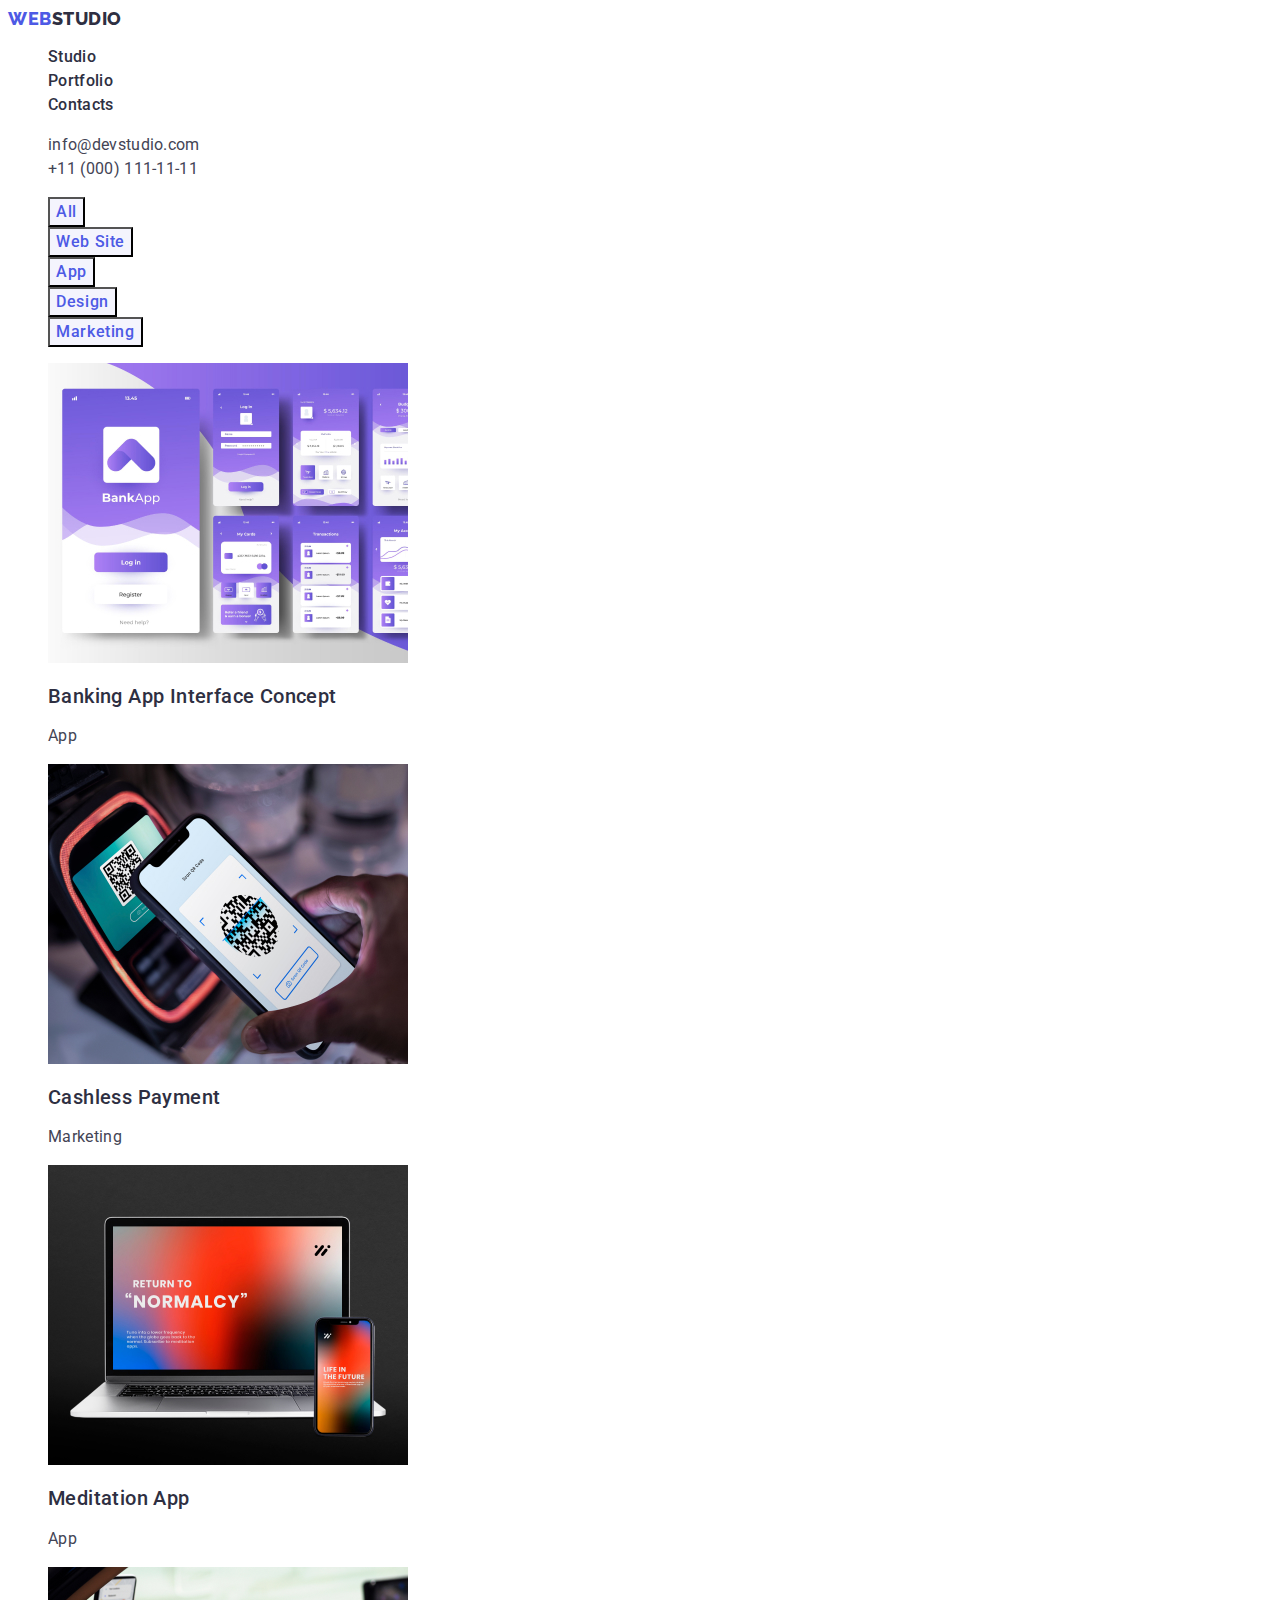
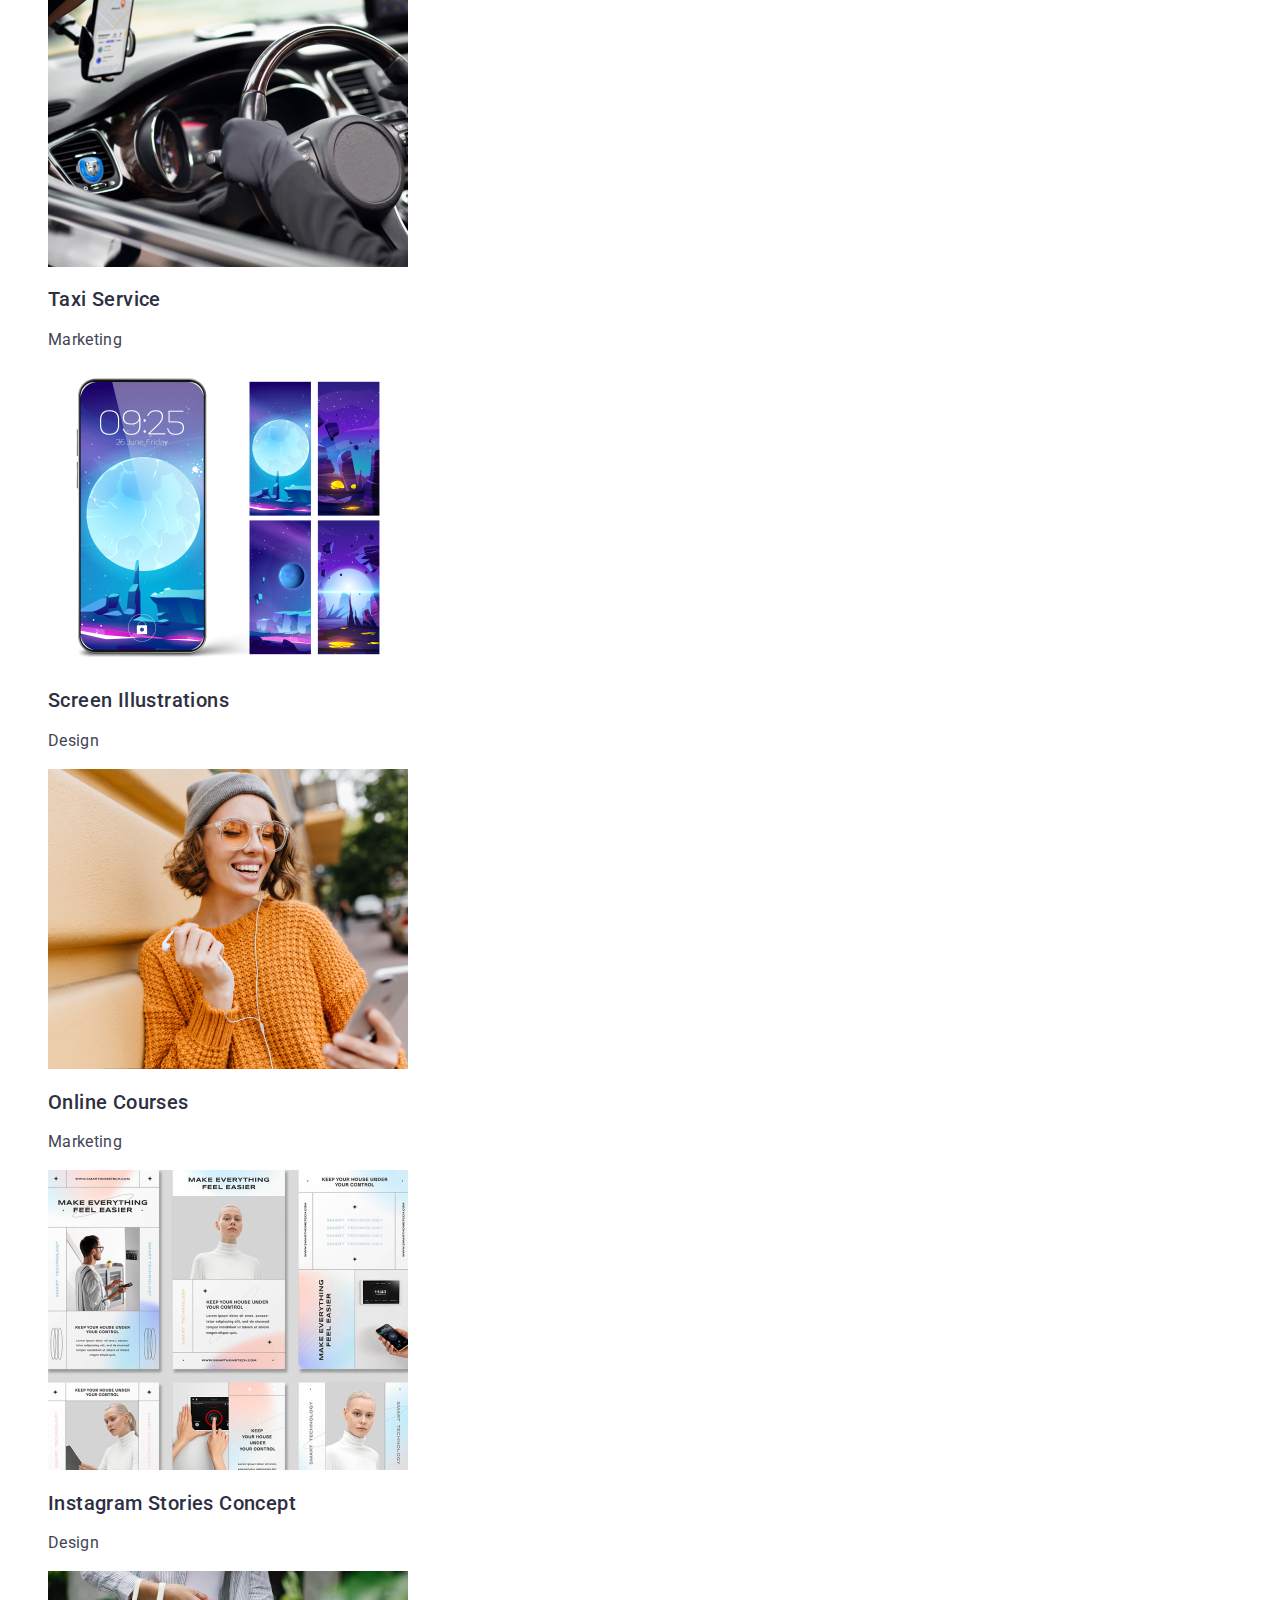
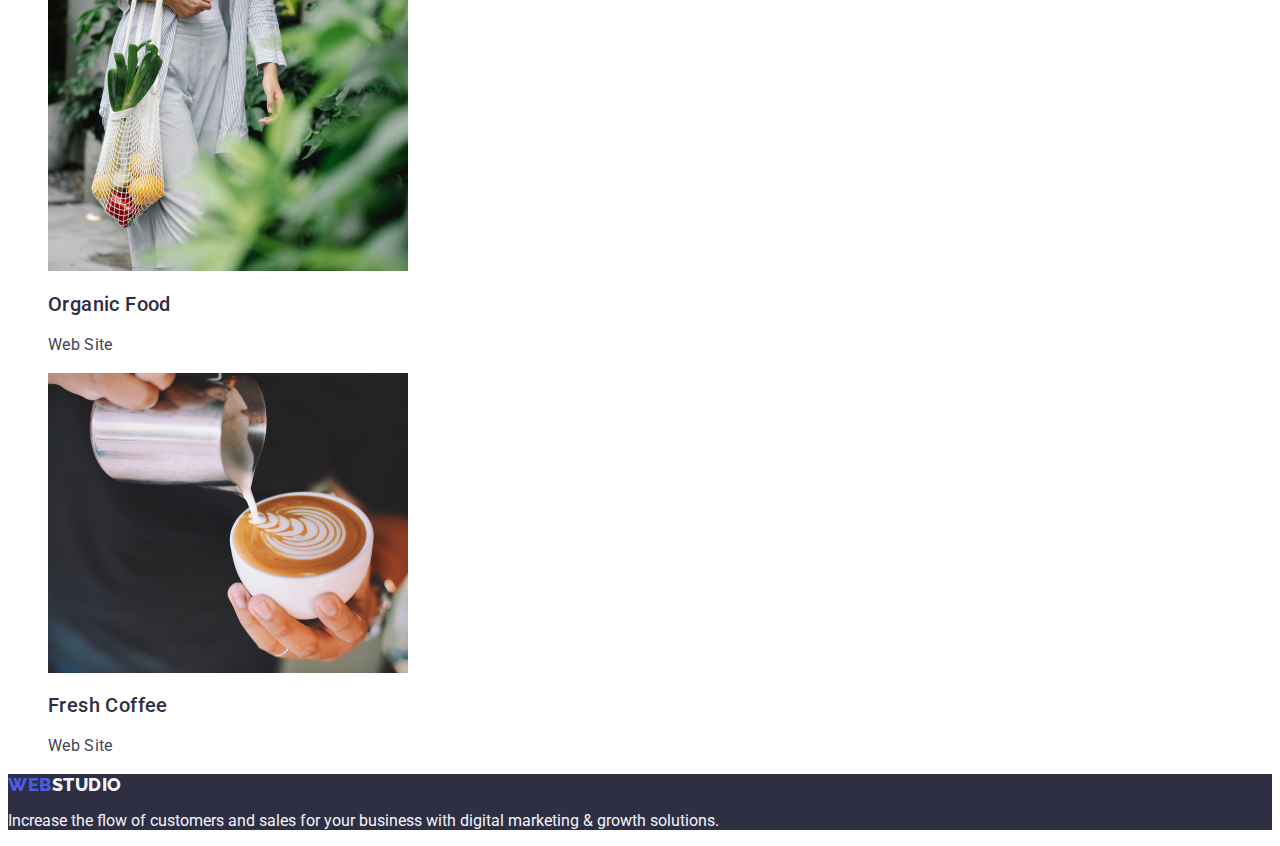
==== portfolio.html @ 46367051 "Initial commit" ====
<!DOCTYPE html>
<html lang="en">
  <head>
    <meta charset="UTF-8" />
    <meta http-equiv="X-UA-Compatible" content="IE=edge" />
    <meta name="viewport" content="width=device-width, initial-scale=1.0" />
    <title>Document</title>
    <link rel="preconnect" href="https://fonts.googleapis.com">
    <link rel="preconnect" href="https://fonts.gstatic.com" crossorigin>
    <link href="https://fonts.googleapis.com/css2?family=Raleway:wght@800&family=Roboto:wght@400;500;700;900&display=swap" rel="stylesheet">
    <link rel="stylesheet" href="./css/styles.css" />
  </head>
  <body class="page">
    <!-- Header -->
    <header class="header">
      <nav class="nav">
        <a href="./index.html" class="logo link"
          >Web<span class="studio">Studio</span></a>
        <ul class="site-nav list">
          <li><a href="./index.html" class="nav-link link">Studio</a></li>
          <li><a href="./portfolio.html" class="nav-link link">Portfolio</a></li>
          <li><a href="" class="nav-link link">Contacts</a></li>
        </ul>
      </nav>

      <address class="address">
        <ul class="auth-nav list">
          <li>
            <a href="mailto:info@devstudio.com" class="info link"
              >info@devstudio.com</a
            >
          </li>
          <li>
            <a href="tel:+110001111111" class="info link">+11 (000) 111-11-11</a>
          </li>
        </ul>
      </address>
    </header>
    <main>
      <!-- Navigation buttons -->
      <section>
        <h1 hidden>Our Projects</h1>
        <ul class="filter list">
          <li>
            <button type="button" class="filter-button">All</button>
          </li>
          <li>
            <button type="button" class="filter-button">Web Site</button>
          </li>
          <li>
            <button type="button" class="filter-button">App</button>
          </li>
          <li>
            <button type="button" class="filter-button">Design</button>
          </li>
          <li>
            <button type="button" class="filter-button">Marketing</button>
          </li>
        </ul>
          <ul class="portfolio list">
          <li class="portfolio-card list">
           <a href="" class="link"><img
              src="./images/portfolio/img-8.jpg"
              alt="Banking App"
              width="360"
            />
            <h2 class="portfolio-type">Banking App Interface Concept</h2>
            <p class="portfolio-platform">App</p></a>
          </li>
          <li class="portfolio-card list">
            <a href="" class="link"><img
              src="./images/portfolio/img-7.jpg"
              alt="Cashless Payment"
              width="360"
            />
            <h2 class="portfolio-type">Cashless Payment</h2>
            <p class="portfolio-platform">Marketing</p></a>
          </li>
          <li class="portfolio-card list">
            <a href="" class="link"><img
              src="./images/portfolio/img-6.jpg"
              alt="Meditation App"
              width="360"
            />
            <h2 class="portfolio-type">Meditation App</h2>
            <p class="portfolio-platform">App</p></a>
          </li>
          <li class="portfolio-card list">
            <a href="" class="link"><img
              src="./images/portfolio/img-5.jpg"
              alt="Taxi Service"
              width="360"
            />
            <h2 class="portfolio-type">Taxi Service</h2>
            <p class="portfolio-platform">Marketing</p></a>
          </li>
          <li class="portfolio-card list">
            <a href="" class="link"><img
              src="./images/portfolio/img-4.jpg"
              alt="Screen Illustrations"
              width="360"
            />
            <h2 class="portfolio-type">Screen Illustrations</h2>
            <p class="portfolio-platform">Design</p></a>
          </li>
          <li class="portfolio-card list">
            <a href="" class="link"><img
              src="./images/portfolio/img-3.jpg"
              alt="Online Courses"
              width="360"
            />
            <h2 class="portfolio-type">Online Courses</h2>
            <p class="portfolio-platform">Marketing</p></a>
          </li>
          <li class="portfolio-card list">
            <a href="" class="link"><img
              src="./images/portfolio/img-2.jpg"
              alt="Instagram Stories Concept"
              width="360"
            />
            <h2 class="portfolio-type">Instagram Stories Concept</h2>
            <p class="portfolio-platform">Design</p></a>
          </li>
          <li class="portfolio-card list">
            <a href="" class="link"><img
              src="./images/portfolio/img-1.jpg"
              alt="Organic Food"
              width="360"
            />
            <h2 class="portfolio-type">Organic Food</h2>
            <p class="portfolio-platform">Web Site</p></a>
          </li>
          <li class="portfolio-card list">
            <a href="" class="link"><img
              src="./images/portfolio/img.jpg"
              alt="Fresh Coffee"
              width="360"
            />
            <h2 class="portfolio-type">Fresh Coffee</h2>
            <p class="portfolio-platform">Web Site</p></a>
          </li>
        </ul>
      </section>
    </main>
    <!-- Footer -->
    <footer class="footer link">
      <a href="./index.html" class="footer-logo link"
        >Web<span class="footer-studio">Studio</span></a
      >
      <p class="footer-text">
        Increase the flow of customers and sales for your business with digital
        marketing & growth solutions.
      </p>
    </footer>
  </body>
</html>
---- css/styles.css ----
:root {
  --primary-brand: #4d5ae5;
  --pressed-state: #404bbf;
  --dark: #2e2f42;
  --success: #31d0aa;
  --text: #434455;
  --subtle-text: #8e8f99;
  --accent: #e7e9fc;
  --light: #f4f4fd;
  --modal-overlay: #2e2f42;
  --hero-background: #2e2f42;
  --white-background: #ffffff;
  --modal-background: #fcfcfc;
}
/* Body */

body {
  color: var(--text);
  background-color: var(--white-background);
  font-family: 'Roboto', sans-serif; 
  }

.section-list,
.list {
  list-style: none;
}
/* Header */

.logo.link {
   /* Studio */
 color: var(--primary-brand);
font-family: 'Raleway', sans-serif;
font-style: normal;
font-weight: 800;
font-size: 18px;
line-height: 1.17;
letter-spacing: 0.03em;
text-transform: uppercase;
text-decoration: none;
}
.logo.link {
  text-decoration: none;
}

.studio {
color: var(--dark);
font-family: 'Raleway', sans-serif;
font-style: normal;
font-weight: 800;
font-size: 18px;
line-height: 1.17;
}

/* Site nav */

.address {
  font-style: normal;
}

.nav-link {
color: var(--dark);
letter-spacing: 0.02em;
line-height: 1.5;
font-style: normal;
font-weight: 500;
font-size: 16px;
}

.site-nav, .nav-link:hover,
.site-nav, .nav-link:focus {
color: var(--pressed-state);

}

.auth-nav .info,
.auth-nav .tel {
color: var(--text);
font-style: normal;
font-weight: 400;
font-size: 16px;
line-height: 1.5;
letter-spacing: 0.02em;
}

.auth-nav .info:hover,
.auth-nav .info:focus {
  color: var(--pressed-state);
  line-height: 1.5;
}

/* Hero */
.hero {
  background-color: var(--hero-background);
}

.hero-title {
  color: var(--white-background);
 font-style: normal;
font-weight: 700;
font-size: 56px;
line-height: 1.07;
letter-spacing: 0.02em;
text-align: center;
}
.hero-button {
  background-color: var(--primary-brand);
  color: var(--white-background);
  cursor: pointer;
  font-family: 'Roboto', sans-serif;
font-style: normal;
font-weight: 500;
font-size: 16px;
line-height: 1.5;
letter-spacing: 0.04em;
}
.hero-button:hover,
.hero-button:focus {
  background-color: var(--pressed-state);
}

/* Sections */
.section {
  color: var(--dark);

}

.section-one {
  font-style: normal;
  font-weight: 700;
  font-size: 36px;
  line-height: 1.12;
  text-align: center;
  letter-spacing: 0.02em;
  text-transform: capitalize;
  color: var(--dark);}


.section-title {
font-style: normal;
font-weight: 700;
font-size: 36px;
line-height: 1.11;
text-align: center;
letter-spacing: 0.02em;
text-transform: capitalize;
color: var(--dark);
}

.statement {
  color: var(--dark); 
font-style: normal;
font-weight: 500;
font-size: 20px;
line-height: 1.2;
letter-spacing: 0.02em;
}
.statement-description {
font-style: normal;
font-weight: 400;
font-size: 16px;
line-height: 1.5;
letter-spacing: 0.02em;
color: var(--text);
background-color: var(--white-background);
}

/* Our team section */
.our-team {
  background-color: var(--light);
}

.staff-name {
font-style: normal;
font-weight: 500;
font-size: 20px;
line-height: 1.2;
text-align: center;
letter-spacing: 0.02em;
background-color: var(--white-background);
color: var(--dark);
}
.staff-role, .team {
  color: var(--text);
  background-color: var(--white-background);
  line-height: 1.5;
letter-spacing: 0.02em;
}

/* Portfolio Page */

/* Navigation filter buttons */

.filter-button {
  font-family: 'Roboto', sans-serif;
  font-style: normal;
  font-weight: 500;
  font-size: 16px;
  line-height: 1.5;
  letter-spacing: 0.04em;
  
  color: var(--primary-brand);
  background-color: var(--light);
  cursor: pointer;
}
.filter-button:hover,
.filter-button:focus {
  background-color: var(--pressed-state);
  color: var(--white-background);
}

/* Portfolio Main */

.portfolio-card, .list {
text-decoration: none;
}

.portfolio-type {
font-style: normal;
font-weight: 500;
font-size: 20px;
line-height: 1.2;
letter-spacing: 0.02em;
color: var(--dark);
}

.portfolio-platform {
  font-size: 16px;
  line-height: 1.5;
  letter-spacing: 0.02em;
color: var(--text);
}
/* Footer */

.footer, .footer-text,
.footer-studio {
  background-color: var(--dark);
  color: var(--light);
  
}
.footer-logo.link {
  /* Studio */
color: var(--primary-brand);
  font-family: 'Raleway', sans-serif;
  font-style: normal;
  font-weight: 800;
  font-size: 18px;
  line-height: 1.17;
  letter-spacing: 0.03em;
  text-transform: uppercase;
text-decoration: none;
}

.link {
  text-decoration: none;
}
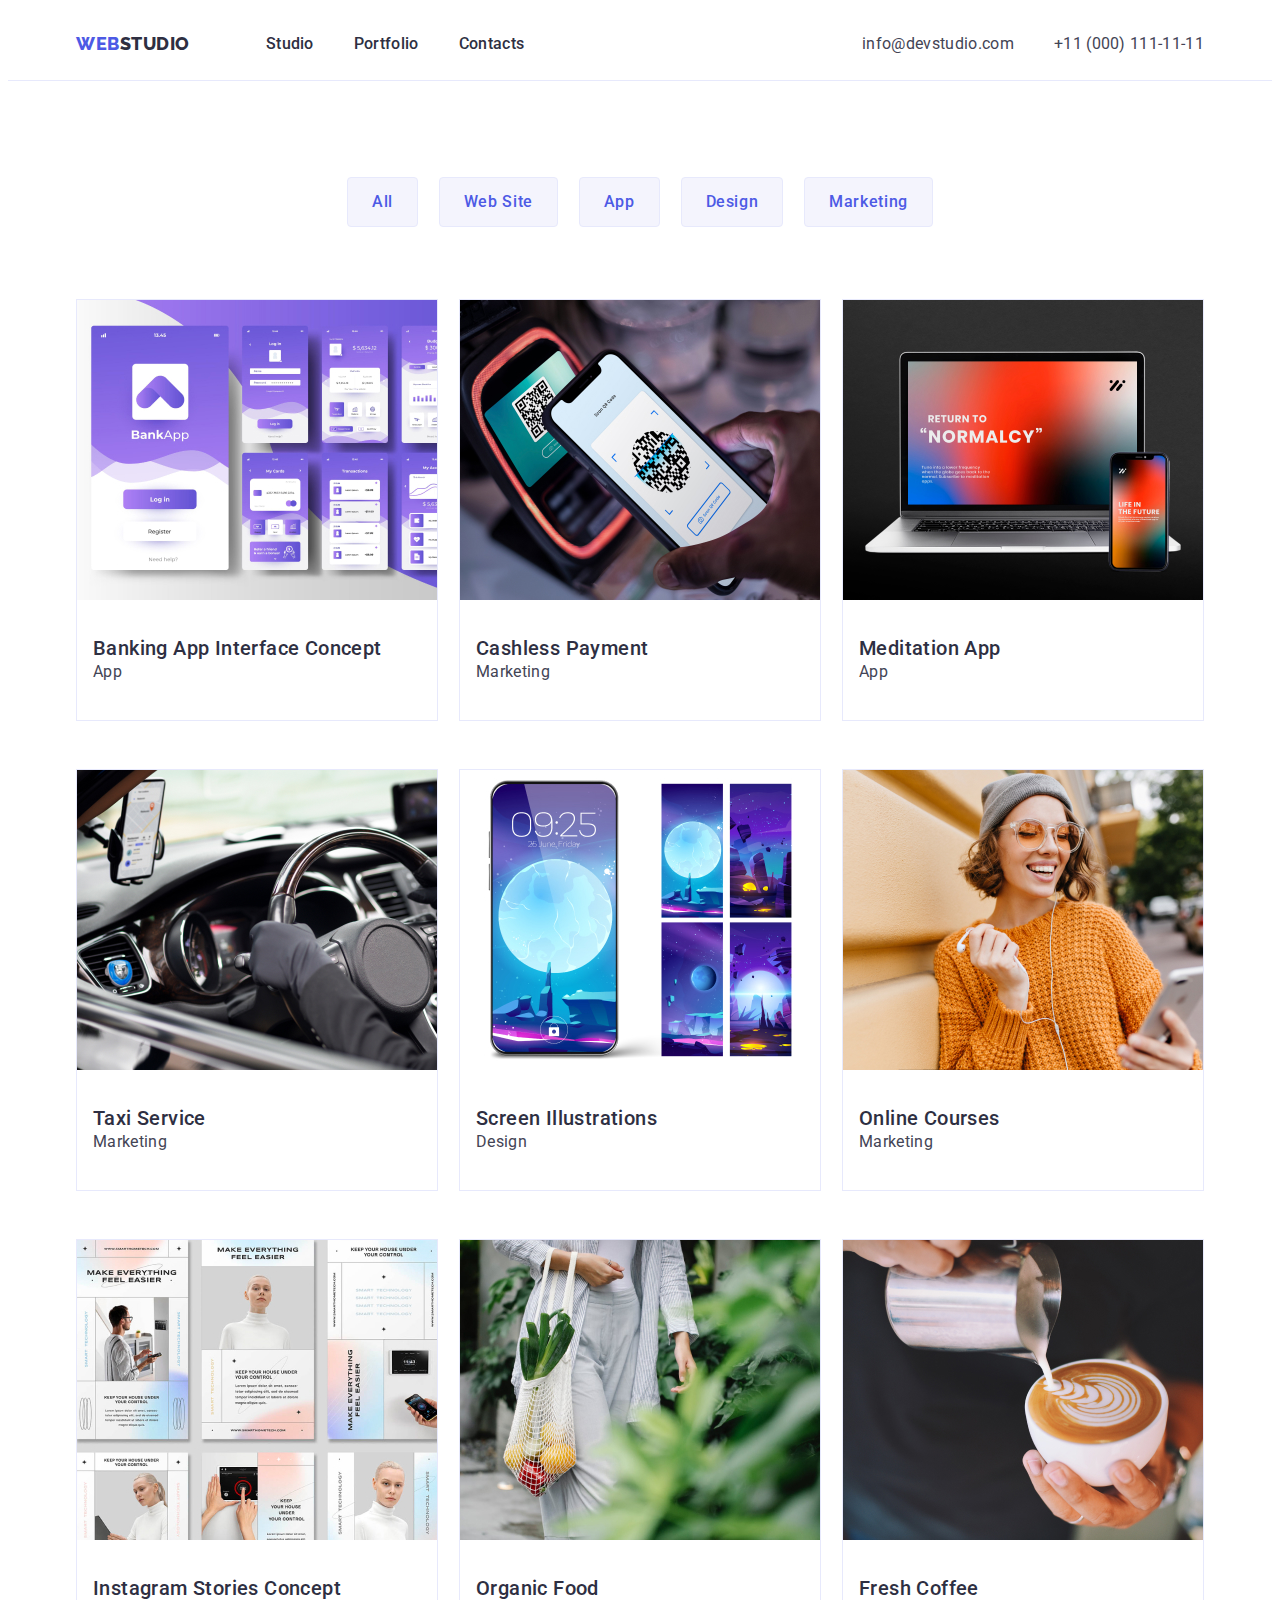
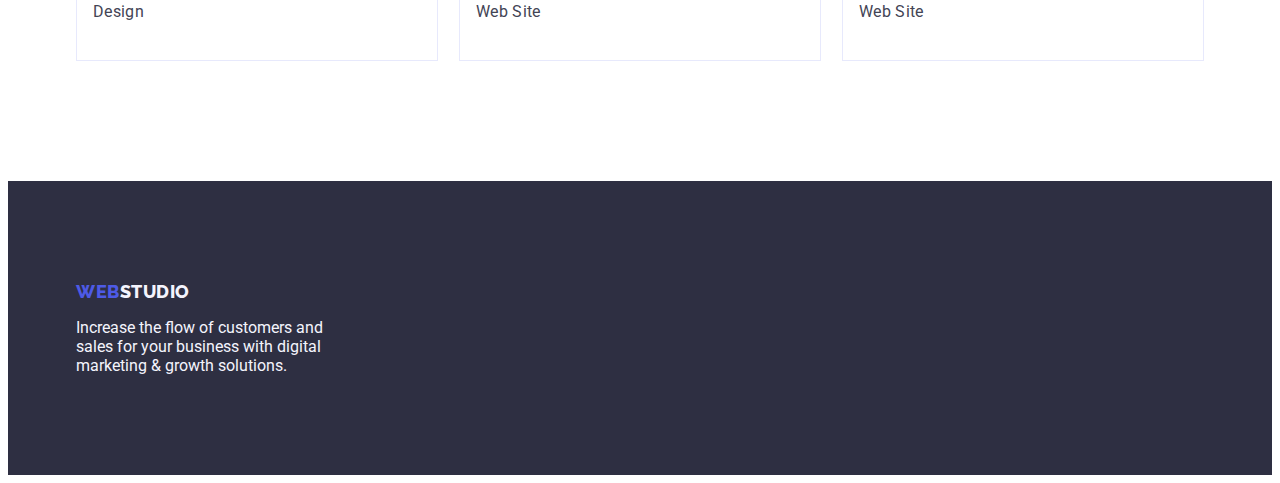
==== commit 2d24eefb: "1stb try flex" ====
--- a/portfolio.html
+++ b/portfolio.html
@@ -8,64 +8,70 @@
     <link rel="preconnect" href="https://fonts.googleapis.com">
     <link rel="preconnect" href="https://fonts.gstatic.com" crossorigin>
     <link href="https://fonts.googleapis.com/css2?family=Raleway:wght@800&family=Roboto:wght@400;500;700;900&display=swap" rel="stylesheet">
+    <link rel="stylesheet" href="https://cdnjs.cloudflare.com/ajax/libs/modern-normalize/1.1.0/modern-normalize.min.css" integrity="sha512-wpPYUAdjBVSE4KJnH1VR1HeZfpl1ub8YT/NKx4PuQ5NmX2tKuGu6U/JRp5y+Y8XG2tV+wKQpNHVUX03MfMFn9Q==" crossorigin="anonymous" referrerpolicy="no-referrer" />
     <link rel="stylesheet" href="./css/styles.css" />
   </head>
   <body class="page">
     <!-- Header -->
     <header class="header">
-      <nav class="nav">
+      <div class="container main-nav"><nav class="nav">
         <a href="./index.html" class="logo link"
           >Web<span class="studio">Studio</span></a>
         <ul class="site-nav list">
-          <li><a href="./index.html" class="nav-link link">Studio</a></li>
-          <li><a href="./portfolio.html" class="nav-link link">Portfolio</a></li>
-          <li><a href="" class="nav-link link">Contacts</a></li>
+          <li class="item"><a href="./index.html" class="nav-link link">Studio</a></li>
+          <li class="item"><a href="./portfolio.html" class="nav-link link">Portfolio</a></li>
+          <li class="item"><a href="" class="nav-link link">Contacts</a></li>
         </ul>
       </nav>
 
       <address class="address">
         <ul class="auth-nav list">
-          <li>
+          <li class="item">
             <a href="mailto:info@devstudio.com" class="info link"
               >info@devstudio.com</a
             >
           </li>
-          <li>
+          <li class="item">
             <a href="tel:+110001111111" class="info link">+11 (000) 111-11-11</a>
           </li>
         </ul>
-      </address>
+      </address></div>
     </header>
     <main>
       <!-- Navigation buttons -->
       <section>
         <h1 hidden>Our Projects</h1>
+       <div class="container">
         <ul class="filter list">
-          <li>
-            <button type="button" class="filter-button">All</button>
-          </li>
-          <li>
-            <button type="button" class="filter-button">Web Site</button>
-          </li>
-          <li>
-            <button type="button" class="filter-button">App</button>
-          </li>
-          <li>
-            <button type="button" class="filter-button">Design</button>
-          </li>
-          <li>
-            <button type="button" class="filter-button">Marketing</button>
-          </li>
-        </ul>
+        <li class="item">
+          <button type="button" class="filter-button">All</button>
+        </li>
+        <li class="item">
+          <button type="button" class="filter-button">Web Site</button>
+        </li>
+        <li class="item">
+          <button type="button" class="filter-button">App</button>
+        </li>
+        <li class="item">
+          <button type="button" class="filter-button">Design</button>
+        </li>
+        <li class="item">
+          <button type="button" class="filter-button">Marketing</button>
+        </li>
+      </ul>
+    </div>
+      <!-- Portfolio List -->
+         <div class="container">
           <ul class="portfolio list">
           <li class="portfolio-card list">
            <a href="" class="link"><img
               src="./images/portfolio/img-8.jpg"
               alt="Banking App"
-              width="360"
-            />
-            <h2 class="portfolio-type">Banking App Interface Concept</h2>
-            <p class="portfolio-platform">App</p></a>
+              width="360"/>
+            <div class="project-card-description"><h2 class="portfolio-type">Banking App Interface Concept</h2>
+              <p class="portfolio-platform">App</p>
+            </div>
+          </a>
           </li>
           <li class="portfolio-card list">
             <a href="" class="link"><img
@@ -73,8 +79,10 @@
               alt="Cashless Payment"
               width="360"
             />
-            <h2 class="portfolio-type">Cashless Payment</h2>
-            <p class="portfolio-platform">Marketing</p></a>
+            <div class="project-card-description"><h2 class="portfolio-type">Cashless Payment</h2>
+              <p class="portfolio-platform">Marketing</p>
+            </div>
+          </a>
           </li>
           <li class="portfolio-card list">
             <a href="" class="link"><img
@@ -82,8 +90,10 @@
               alt="Meditation App"
               width="360"
             />
-            <h2 class="portfolio-type">Meditation App</h2>
-            <p class="portfolio-platform">App</p></a>
+            <div class="project-card-description"><h2 class="portfolio-type">Meditation App</h2>
+              <p class="portfolio-platform">App</p>
+            </div>
+          </a>
           </li>
           <li class="portfolio-card list">
             <a href="" class="link"><img
@@ -91,8 +101,10 @@
               alt="Taxi Service"
               width="360"
             />
-            <h2 class="portfolio-type">Taxi Service</h2>
-            <p class="portfolio-platform">Marketing</p></a>
+            <div class="project-card-description"><h2 class="portfolio-type">Taxi Service</h2>
+              <p class="portfolio-platform">Marketing</p>
+            </div>
+          </a>
           </li>
           <li class="portfolio-card list">
             <a href="" class="link"><img
@@ -100,8 +112,10 @@
               alt="Screen Illustrations"
               width="360"
             />
-            <h2 class="portfolio-type">Screen Illustrations</h2>
-            <p class="portfolio-platform">Design</p></a>
+            <div class="project-card-description"><h2 class="portfolio-type">Screen Illustrations</h2>
+              <p class="portfolio-platform">Design</p>
+            </div>
+          </a>
           </li>
           <li class="portfolio-card list">
             <a href="" class="link"><img
@@ -109,8 +123,10 @@
               alt="Online Courses"
               width="360"
             />
-            <h2 class="portfolio-type">Online Courses</h2>
-            <p class="portfolio-platform">Marketing</p></a>
+           <div class="project-card-description"> <h2 class="portfolio-type">Online Courses</h2>
+            <p class="portfolio-platform">Marketing</p>
+          </div>
+          </a>
           </li>
           <li class="portfolio-card list">
             <a href="" class="link"><img
@@ -118,8 +134,10 @@
               alt="Instagram Stories Concept"
               width="360"
             />
-            <h2 class="portfolio-type">Instagram Stories Concept</h2>
-            <p class="portfolio-platform">Design</p></a>
+            <div class="project-card-description"><h2 class="portfolio-type">Instagram Stories Concept</h2>
+              <p class="portfolio-platform">Design</p>
+            </div>
+          </a>
           </li>
           <li class="portfolio-card list">
             <a href="" class="link"><img
@@ -127,8 +145,10 @@
               alt="Organic Food"
               width="360"
             />
-            <h2 class="portfolio-type">Organic Food</h2>
-            <p class="portfolio-platform">Web Site</p></a>
+            <div class="project-card-description"><h2 class="portfolio-type">Organic Food</h2>
+              <p class="portfolio-platform">Web Site</p>
+            </div>
+          </a>
           </li>
           <li class="portfolio-card list">
             <a href="" class="link"><img
@@ -136,21 +156,25 @@
               alt="Fresh Coffee"
               width="360"
             />
-            <h2 class="portfolio-type">Fresh Coffee</h2>
-            <p class="portfolio-platform">Web Site</p></a>
+            <div class="project-card-description"><h2 class="portfolio-type">Fresh Coffee</h2>
+              <p class="portfolio-platform">Web Site</p>
+            </div>
+          </a>
           </li>
-        </ul>
+        </ul></div>
       </section>
     </main>
     <!-- Footer -->
     <footer class="footer link">
-      <a href="./index.html" class="footer-logo link"
+      <div class="container-bottom">
+        <div class="container footer-box">
+        <a href="./index.html" class="footer-logo link"
         >Web<span class="footer-studio">Studio</span></a
       >
       <p class="footer-text">
         Increase the flow of customers and sales for your business with digital
         marketing & growth solutions.
-      </p>
+      </p></div>
     </footer>
   </body>
 </html>
--- a/css/styles.css
+++ b/css/styles.css
@@ -11,245 +11,427 @@
   --hero-background: #2e2f42;
   --white-background: #ffffff;
   --modal-background: #fcfcfc;
+  --box-shadow: rgba(0, 0, 0, 0.15);
+  --header-btm-border: #E7E9FC;
 }
 /* Body */
 
 body {
   color: var(--text);
   background-color: var(--white-background);
-  font-family: 'Roboto', sans-serif; 
-  }
+  font-family: "Roboto", sans-serif;
+}
+
+.container {
+  margin-left: auto;
+  margin-right: auto;
+  width: 1128px;
+  /* padding-left: 20px;
+  padding-right: 20px; */
+}
+
+h1,
+h2,
+h3,
+h4,
+h5,
+h6,
+p,
+ul {
+  padding: 0;
+  margin: 0;
+}
 
 .section-list,
 .list {
+  /* display: inline-block; */
   list-style: none;
 }
 /* Header */
-
+.header {
+  padding-top: 24px;
+  padding-bottom: 24px;
+  border-bottom: 1px solid var(--header-btm-border);
+}
 .logo.link {
-   /* Studio */
- color: var(--primary-brand);
-font-family: 'Raleway', sans-serif;
-font-style: normal;
-font-weight: 800;
-font-size: 18px;
-line-height: 1.17;
-letter-spacing: 0.03em;
-text-transform: uppercase;
-text-decoration: none;
-}
-.logo.link {
-  text-decoration: none;
-}
-
-.studio {
-color: var(--dark);
-font-family: 'Raleway', sans-serif;
-font-style: normal;
-font-weight: 800;
-font-size: 18px;
-line-height: 1.17;
-}
-
-/* Site nav */
-
-.address {
-  font-style: normal;
-}
-
-.nav-link {
-color: var(--dark);
-letter-spacing: 0.02em;
-line-height: 1.5;
-font-style: normal;
-font-weight: 500;
-font-size: 16px;
-}
-
-.site-nav, .nav-link:hover,
-.site-nav, .nav-link:focus {
-color: var(--pressed-state);
-
-}
-
-.auth-nav .info,
-.auth-nav .tel {
-color: var(--text);
-font-style: normal;
-font-weight: 400;
-font-size: 16px;
-line-height: 1.5;
-letter-spacing: 0.02em;
-}
-
-.auth-nav .info:hover,
-.auth-nav .info:focus {
-  color: var(--pressed-state);
-  line-height: 1.5;
-}
-
-/* Hero */
-.hero {
-  background-color: var(--hero-background);
-}
-
-.hero-title {
-  color: var(--white-background);
- font-style: normal;
-font-weight: 700;
-font-size: 56px;
-line-height: 1.07;
-letter-spacing: 0.02em;
-text-align: center;
-}
-.hero-button {
-  background-color: var(--primary-brand);
-  color: var(--white-background);
-  cursor: pointer;
-  font-family: 'Roboto', sans-serif;
-font-style: normal;
-font-weight: 500;
-font-size: 16px;
-line-height: 1.5;
-letter-spacing: 0.04em;
-}
-.hero-button:hover,
-.hero-button:focus {
-  background-color: var(--pressed-state);
-}
-
-/* Sections */
-.section {
-  color: var(--dark);
-
-}
-
-.section-one {
-  font-style: normal;
-  font-weight: 700;
-  font-size: 36px;
-  line-height: 1.12;
-  text-align: center;
-  letter-spacing: 0.02em;
-  text-transform: capitalize;
-  color: var(--dark);}
-
-
-.section-title {
-font-style: normal;
-font-weight: 700;
-font-size: 36px;
-line-height: 1.11;
-text-align: center;
-letter-spacing: 0.02em;
-text-transform: capitalize;
-color: var(--dark);
-}
-
-.statement {
-  color: var(--dark); 
-font-style: normal;
-font-weight: 500;
-font-size: 20px;
-line-height: 1.2;
-letter-spacing: 0.02em;
-}
-.statement-description {
-font-style: normal;
-font-weight: 400;
-font-size: 16px;
-line-height: 1.5;
-letter-spacing: 0.02em;
-color: var(--text);
-background-color: var(--white-background);
-}
-
-/* Our team section */
-.our-team {
-  background-color: var(--light);
-}
-
-.staff-name {
-font-style: normal;
-font-weight: 500;
-font-size: 20px;
-line-height: 1.2;
-text-align: center;
-letter-spacing: 0.02em;
-background-color: var(--white-background);
-color: var(--dark);
-}
-.staff-role, .team {
-  color: var(--text);
-  background-color: var(--white-background);
-  line-height: 1.5;
-letter-spacing: 0.02em;
-}
-
-/* Portfolio Page */
-
-/* Navigation filter buttons */
-
-.filter-button {
-  font-family: 'Roboto', sans-serif;
-  font-style: normal;
-  font-weight: 500;
-  font-size: 16px;
-  line-height: 1.5;
-  letter-spacing: 0.04em;
-  
+  /* Studio */
   color: var(--primary-brand);
-  background-color: var(--light);
-  cursor: pointer;
-}
-.filter-button:hover,
-.filter-button:focus {
-  background-color: var(--pressed-state);
-  color: var(--white-background);
-}
-
-/* Portfolio Main */
-
-.portfolio-card, .list {
-text-decoration: none;
-}
-
-.portfolio-type {
-font-style: normal;
-font-weight: 500;
-font-size: 20px;
-line-height: 1.2;
-letter-spacing: 0.02em;
-color: var(--dark);
-}
-
-.portfolio-platform {
-  font-size: 16px;
-  line-height: 1.5;
-  letter-spacing: 0.02em;
-color: var(--text);
-}
-/* Footer */
-
-.footer, .footer-text,
-.footer-studio {
-  background-color: var(--dark);
-  color: var(--light);
-  
-}
-.footer-logo.link {
-  /* Studio */
-color: var(--primary-brand);
-  font-family: 'Raleway', sans-serif;
+  font-family: "Raleway", sans-serif;
   font-style: normal;
   font-weight: 800;
   font-size: 18px;
   line-height: 1.17;
   letter-spacing: 0.03em;
   text-transform: uppercase;
-text-decoration: none;
+  text-decoration: none;
+}
+.logo.link {
+  text-decoration: none;
+}
+
+.studio {
+  color: var(--dark);
+  font-family: "Raleway", sans-serif;
+  font-style: normal;
+  font-weight: 800;
+  font-size: 18px;
+  line-height: 1.17;
+}
+
+/* Site nav */
+.logo.link, .nav-link, .info.link {
+  display: block;
+  /* padding-top: 24px; */
+}
+
+.address {
+  font-style: normal;
+}
+
+.nav-link {
+  color: var(--dark);
+  letter-spacing: 0.02em;
+  line-height: 1.5;
+  font-style: normal;
+  font-weight: 500;
+  font-size: 16px;
+}
+
+.main-nav, .nav {
+display: flex;
+align-items: center;
+}
+
+.logo.link {
+  margin-right: 76px;
+}
+
+.address {
+margin-left: auto;;
+}
+
+.site-nav .item + .item {
+  margin-left: 40px;
+}
+
+.site-nav,
+.nav-link:hover,
+.site-nav,
+.nav-link:focus {
+  display: flex;
+  color: var(--pressed-state);
+}
+
+.auth-nav {
+  display: flex;
+}
+
+.auth-nav .item + .item {
+  margin-left: 40px;
+}
+
+.auth-nav.list .info.link {
+  color: var(--text);
+  font-style: normal;
+  font-weight: 400;
+  font-size: 16px;
+  line-height: 1.5;
+  letter-spacing: 0.02em;
+}
+
+.auth-nav .info:hover,
+.auth-nav .info:focus {
+  color: var(--pressed-state);
+  line-height: 1.5;
+}
+
+/* Hero */
+.hero {
+  background-color: var(--hero-background);
+  text-align: center;
+  /* margin-bottom: 120px; */
+  padding-top: 191px;
+}
+
+.hero-title {
+  width: 496px;
+  color: var(--white-background);
+  font-style: normal;
+  font-weight: 700;
+  font-size: 56px;
+  line-height: 1.07;
+  letter-spacing: 0.02em;
+  margin-bottom: 48px;
+  margin-left: auto;
+  margin-right: auto;
+}
+.hero-button, .batton {
+  display: inline-block;
+  background-color: var(--primary-brand);
+  color: var(--white-background);
+  cursor: pointer;
+  font-family: "Roboto", sans-serif;
+  font-style: normal;
+  font-weight: 500;
+  font-size: 16px;
+  line-height: 1.5;
+  letter-spacing: 0.04em;
+  box-shadow: var(--box-shadow);
+  border-radius: 4px;
+  text-align: center;
+  margin-bottom: 188px;
+  margin-left: auto;
+  margin-right: auto;
+  padding: 16px 32px;
+}
+.hero-button:hover,
+.hero-button:focus {
+  background-color: var(--pressed-state);
+}
+
+/* Sections */
+.section {
+  color: var(--dark);
+ padding-bottom: 120px;
+  }
+
+.section.one {
+  padding-top: 120px;
+}
+
+.section-one {
+  font-style: normal;
+  font-weight: 700;
+  font-size: 36px;
+  line-height: 1.12;
+  text-align: center;
+  letter-spacing: 0.02em;
+  text-transform: capitalize;
+  color: var(--dark);
+}
+
+.section-title {
+  font-style: normal;
+  font-weight: 700;
+  font-size: 36px;
+  line-height: 1.11;
+  text-align: center;
+  letter-spacing: 0.02em;
+  text-transform: capitalize;
+  color: var(--dark);
+  margin-bottom: 72px;
+}
+
+.container-list {
+  display: flex;
+  flex-wrap: wrap;
+  justify-content: space-between;
+}
+
+.container-list .statement-item {
+  margin-right: 24px;
+  width: 264px;
+ 
+}
+
+.container-list .statement-item:nth-child(4n) {
+  margin-right: 0;
+}
+
+.statement {
+  color: var(--dark);
+  font-style: normal;
+  font-weight: 500;
+  font-size: 20px;
+  line-height: 1.2;
+  letter-spacing: 0.02em;
+  margin-bottom: 8px;
+ }
+.statement-description {
+  font-style: normal;
+  font-weight: 400;
+  font-size: 16px;
+  line-height: 1.5;
+  letter-spacing: 0.02em;
+  color: var(--text);
+  background-color: var(--white-background);
+}
+
+/* Our team section */
+.section.our-team {
+  padding-top: 120px;
+  background-color: var(--light);
+ }
+
+.staff-name {
+  font-style: normal;
+  font-weight: 500;
+  font-size: 20px;
+  line-height: 1.2;
+  text-align: center;
+  letter-spacing: 0.02em;
+  background-color: var(--white-background);
+  color: var(--dark);
+  padding-bottom: 8px;
+}
+
+.staff-photo {
+  padding-bottom: 32px;
+}
+
+.staff-role,
+.team {
+  color: var(--text);
+  background-color: var(--white-background);
+  line-height: 1.5;
+  letter-spacing: 0.02em;
+  text-align: center;
+}
+
+.staff-role {
+  padding-bottom: 32px;
+}
+
+.team {
+  display: inline-block;
+  width: 264px;
+  /* height: 380px; */
+  box-shadow: 0px 1px 6px rgba(46, 47, 66, 0.08), 0px 1px 1px rgba(46, 47, 66, 0.16), 0px 2px 1px rgba(46, 47, 66, 0.08);
+  border-radius: 0px 0px 4px 4px;
+}
+/* Portfolio Page */
+
+/* Navigation filter buttons */
+
+.filter.list {
+  padding-top: 96px;
+  padding-bottom: 72px;
+  width: 586px;
+  gap: 12px;
+  margin-left: auto;
+  margin-right: auto;
+}
+
+.filter.list,
+.container .item {
+  display: flex;
+  flex-wrap: wrap;
+  justify-content: space-between;
+ }
+
+.filter-button {
+  font-family: "Roboto", sans-serif;
+  font-style: normal;
+  font-weight: 500;
+  font-size: 16px;
+  line-height: 1.5;
+  letter-spacing: 0.04em;
+
+  color: var(--primary-brand);
+  background-color: var(--light);
+  cursor: pointer;
+
+  border: 1px solid #E7E9FC;
+  border-radius: 4px;
+
+  padding: 12px 24px;
+}
+.filter-button:hover,
+.filter-button:focus {
+  background-color: var(--pressed-state);
+  color: var(--white-background);
+}
+
+/* Portfolio Main */
+
+.container .portfolio.list {
+  padding-bottom: 72px;
+}
+
+.portfolio.list {
+  display: flex;
+  flex-wrap: wrap;
+  margin-left: auto;
+  margin-right: auto;
+  justify-content: space-between;
+   }
+
+.portfolio-card,
+.list {
+  text-decoration: none;
+}
+.portfolio-card.list {
+  display: flex;
+  height: 420px;
+  border: 1px solid #E7E9FC;
+  margin-bottom: 48px;
+}
+
+
+
+.portfolio-type {
+  font-style: normal;
+  font-weight: 500;
+  font-size: 20px;
+  line-height: 1.2;
+  letter-spacing: 0.02em;
+  color: var(--dark);
+}
+
+.portfolio-platform {
+  font-size: 16px;
+  line-height: 1.5;
+  letter-spacing: 0.02em;
+  color: var(--text);
+}
+
+.project-card-description {
+  margin: 32px 0;
+  padding: 0px 16px;
+  gap: 8px;
+}
+
+/* Footer */
+
+.container-bottom {
+  width: 1128px;
+  display: flex;
+  flex-wrap: wrap;
+  margin-right: auto;
+  margin-left: auto;
+}
+
+.footer,
+.footer-text,
+.footer-studio {
+  background-color: var(--dark);
+  color: var(--light);
+  }
+.footer-logo.link {
+  /* Studio */
+  display: inline-block;
+  color: var(--primary-brand);
+  font-family: "Raleway", sans-serif;
+  font-style: normal;
+  font-weight: 800;
+  font-size: 18px;
+  line-height: 1.17;
+  letter-spacing: 0.03em;
+  text-transform: uppercase;
+  text-decoration: none;
+  padding-bottom: 16px;;
+ }
+/* .footer.link {
+  width: 1440px;
+ } */
+.container.footer-box {
+width: 264px;
+/* margin-left: 0; */
+padding-top:  100px;
+padding-bottom: 100px;
+margin-left: 0;
 }
 
 .link {
   text-decoration: none;
-}+}
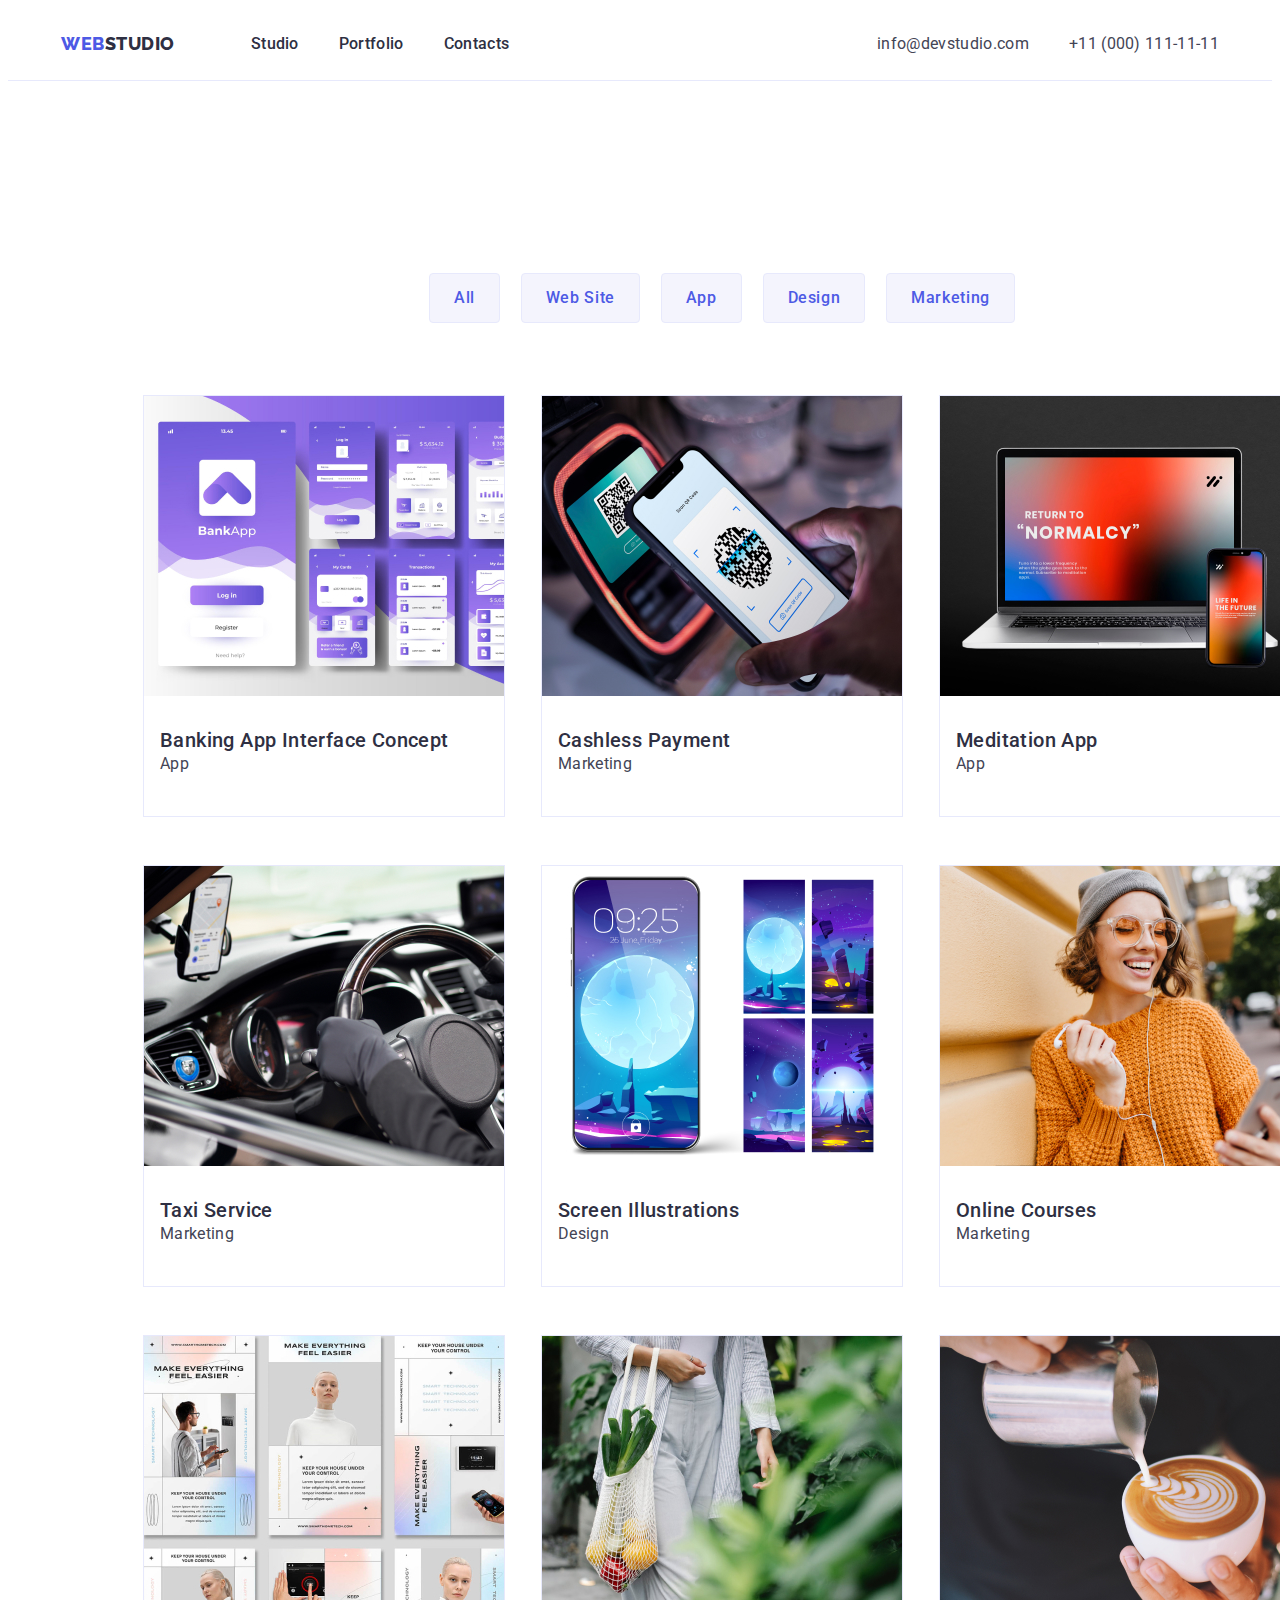
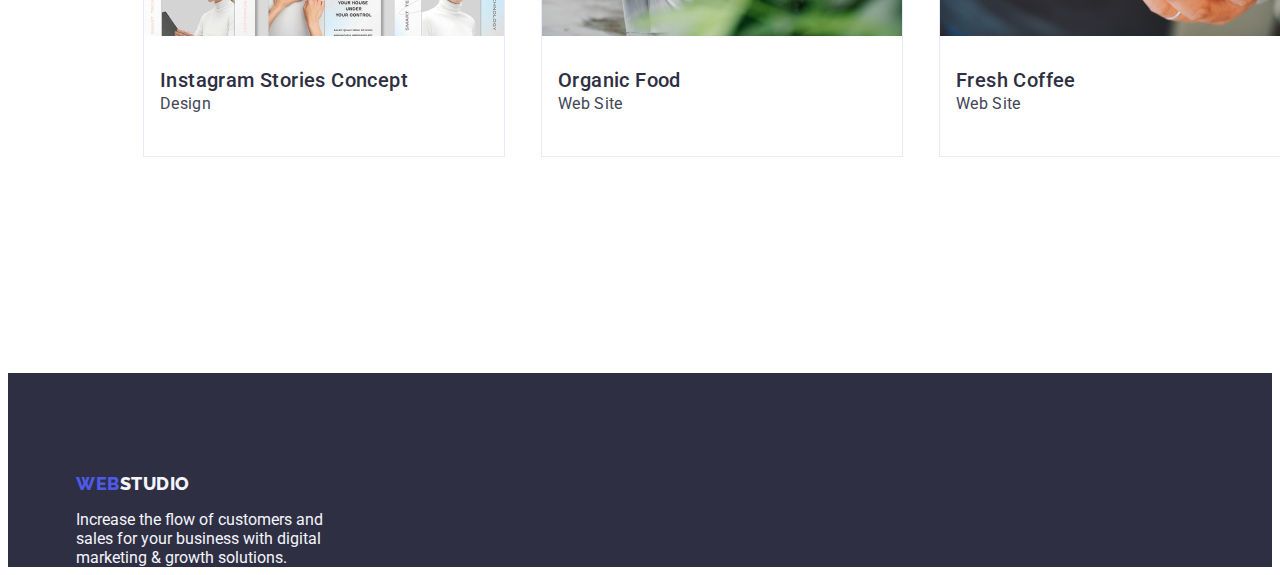
==== commit cefd334c: "index fixed" ====
--- a/portfolio.html
+++ b/portfolio.html
@@ -14,7 +14,8 @@
   <body class="page">
     <!-- Header -->
     <header class="header">
-      <div class="container main-nav"><nav class="nav">
+      <div class="container main-nav">
+        <nav class="nav">
         <a href="./index.html" class="logo link"
           >Web<span class="studio">Studio</span></a>
         <ul class="site-nav list">
@@ -39,7 +40,7 @@
     </header>
     <main>
       <!-- Navigation buttons -->
-      <section>
+      <section class="portfolio-main">
         <h1 hidden>Our Projects</h1>
        <div class="container">
         <ul class="filter list">
@@ -166,15 +167,17 @@
     </main>
     <!-- Footer -->
     <footer class="footer link">
-      <div class="container-bottom">
+      <div class="container">
         <div class="container footer-box">
         <a href="./index.html" class="footer-logo link"
-        >Web<span class="footer-studio">Studio</span></a
-      >
+        >Web<span class="footer-studio">Studio</span>
+        </a>
       <p class="footer-text">
         Increase the flow of customers and sales for your business with digital
         marketing & growth solutions.
-      </p></div>
+      </p>
+    </div>
+  </div>
     </footer>
   </body>
 </html>
--- a/css/styles.css
+++ b/css/styles.css
@@ -25,10 +25,9 @@
 .container {
   margin-left: auto;
   margin-right: auto;
-  width: 1128px;
-  /* padding-left: 20px;
-  padding-right: 20px; */
-}
+  width: 1158px;
+  padding: 0 15px;
+  }
 
 h1,
 h2,
@@ -42,6 +41,8 @@
   margin: 0;
 }
 
+img {display: block;}
+
 .section-list,
 .list {
   /* display: inline-block; */
@@ -49,8 +50,8 @@
 }
 /* Header */
 .header {
-  padding-top: 24px;
-  padding-bottom: 24px;
+  /* padding-top: 24px;
+  padding-bottom: 24px; */
   border-bottom: 1px solid var(--header-btm-border);
 }
 .logo.link {
@@ -110,9 +111,14 @@
 margin-left: auto;;
 }
 
-.site-nav .item + .item {
+.site-nav {
+  gap: 40px;
+  padding: 24px 0;
+}
+
+/* .site-nav .item + .item {
   margin-left: 40px;
-}
+} */
 
 .site-nav,
 .nav-link:hover,
@@ -120,14 +126,16 @@
 .nav-link:focus {
   display: flex;
   color: var(--pressed-state);
+
 }
 
 .auth-nav {
   display: flex;
 }
 
-.auth-nav .item + .item {
-  margin-left: 40px;
+.auth-nav {
+  /* margin-left: 40px; */
+  gap: 40px;
 }
 
 .auth-nav.list .info.link {
@@ -150,11 +158,11 @@
   background-color: var(--hero-background);
   text-align: center;
   /* margin-bottom: 120px; */
-  padding-top: 191px;
+  padding: 188px 0;
 }
 
 .hero-title {
-  width: 496px;
+  max-width: 496px;
   color: var(--white-background);
   font-style: normal;
   font-weight: 700;
@@ -166,7 +174,10 @@
   margin-right: auto;
 }
 .hero-button, .batton {
-  display: inline-block;
+  display: block;
+  min-width: 169px;
+  height: 56px;
+  border: none;
   background-color: var(--primary-brand);
   color: var(--white-background);
   cursor: pointer;
@@ -179,7 +190,7 @@
   box-shadow: var(--box-shadow);
   border-radius: 4px;
   text-align: center;
-  margin-bottom: 188px;
+  /* margin-bottom: 188px; */
   margin-left: auto;
   margin-right: auto;
   padding: 16px 32px;
@@ -225,11 +236,16 @@
 .container-list {
   display: flex;
   flex-wrap: wrap;
-  justify-content: space-between;
-}
+  gap: 24px;
+  /* justify-content: space-between; */
+}
+
+/* .container.one {
+  padding: 0;
+} */
 
 .container-list .statement-item {
-  margin-right: 24px;
+  /* margin-right: 24px; */
   width: 264px;
  
 }
@@ -272,11 +288,16 @@
   letter-spacing: 0.02em;
   background-color: var(--white-background);
   color: var(--dark);
-  padding-bottom: 8px;
-}
-
-.staff-photo {
+ margin-bottom: 8px;
+}
+
+/* .staff-photo {
   padding-bottom: 32px;
+} */
+
+.staff-name-role {
+  padding: 32px 16px;
+  border-radius: 0px 0px 4px 4px;
 }
 
 .staff-role,
@@ -301,6 +322,10 @@
 }
 /* Portfolio Page */
 
+.portfolio-main {
+  padding: 96px 120px;
+}
+
 /* Navigation filter buttons */
 
 .filter.list {
@@ -407,6 +432,15 @@
   background-color: var(--dark);
   color: var(--light);
   }
+
+  .footer .link {
+    padding: 100px 0;
+  }
+
+.footer-text {
+  min-width: 264px;
+}
+
 .footer-logo.link {
   /* Studio */
   display: inline-block;
@@ -427,8 +461,8 @@
 .container.footer-box {
 width: 264px;
 /* margin-left: 0; */
-padding-top:  100px;
-padding-bottom: 100px;
+/* padding-top:  100px;
+padding-bottom: 100px; */
 margin-left: 0;
 }
 
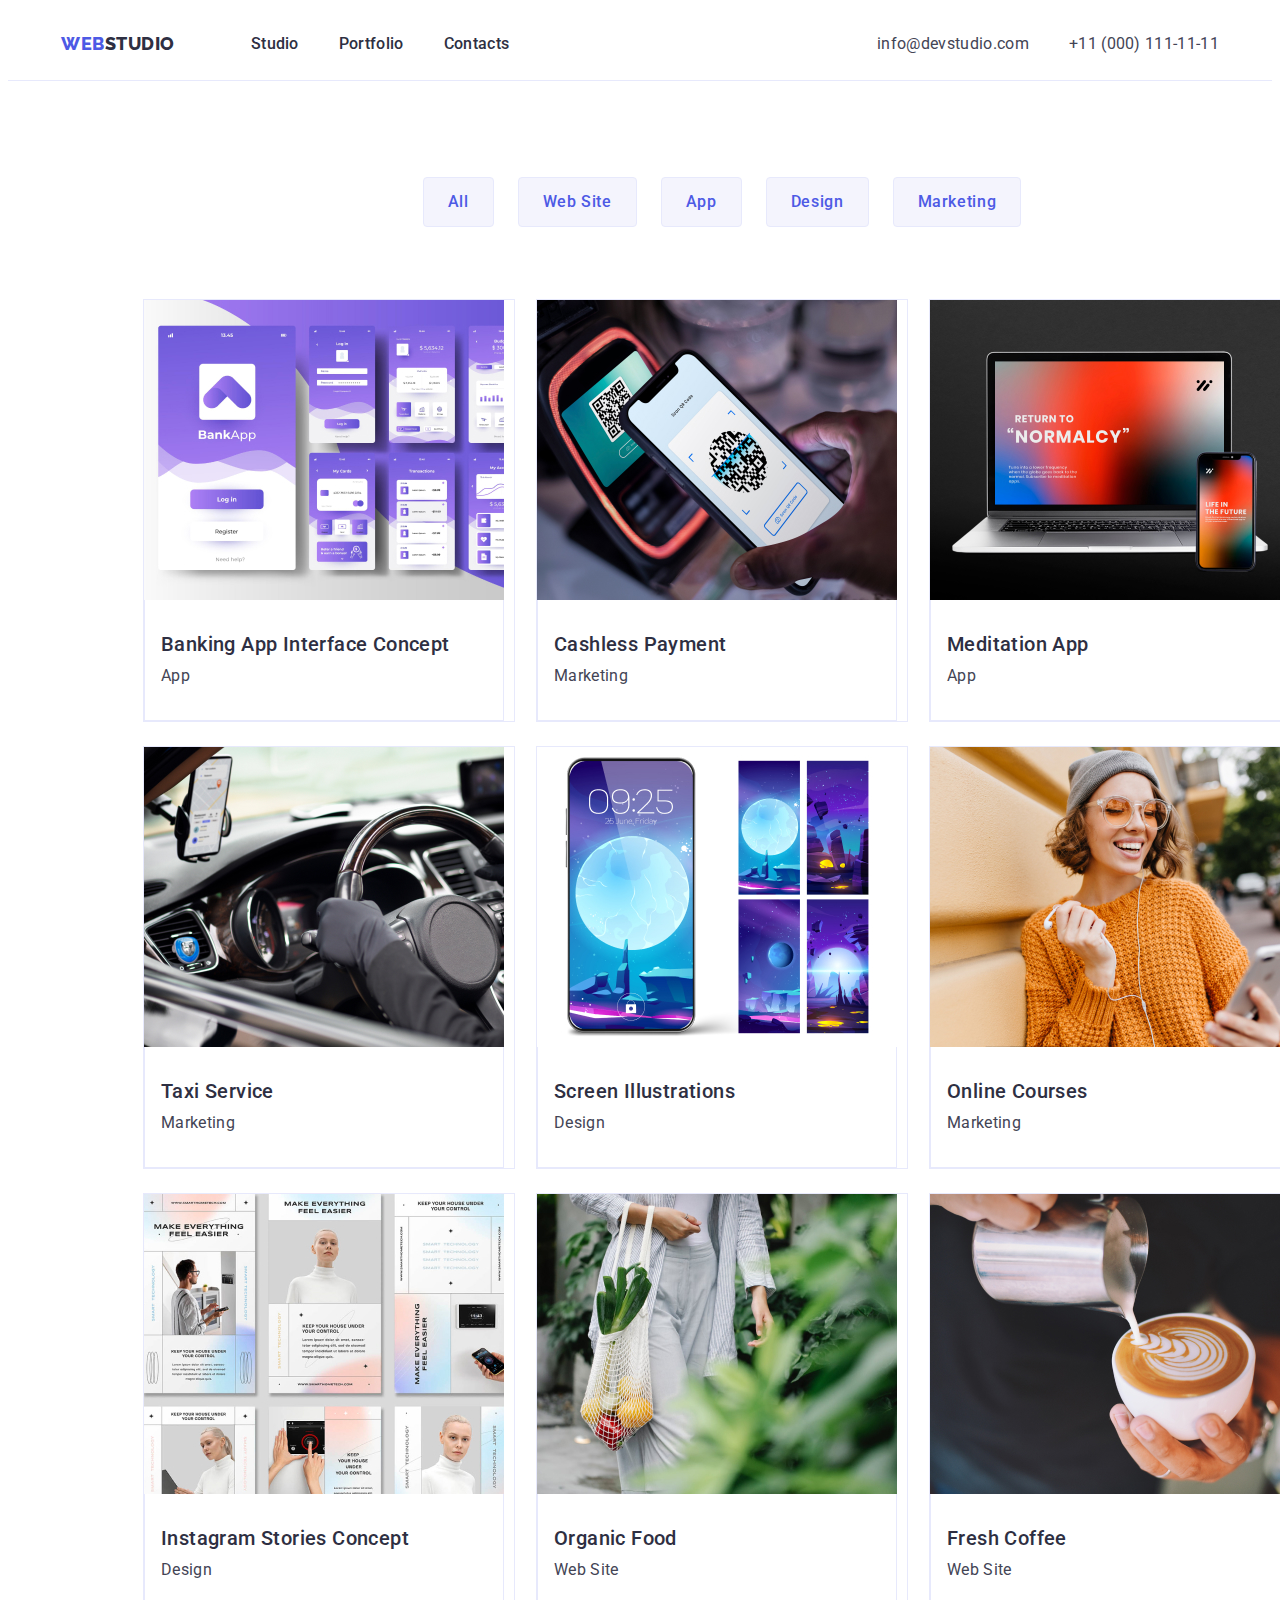
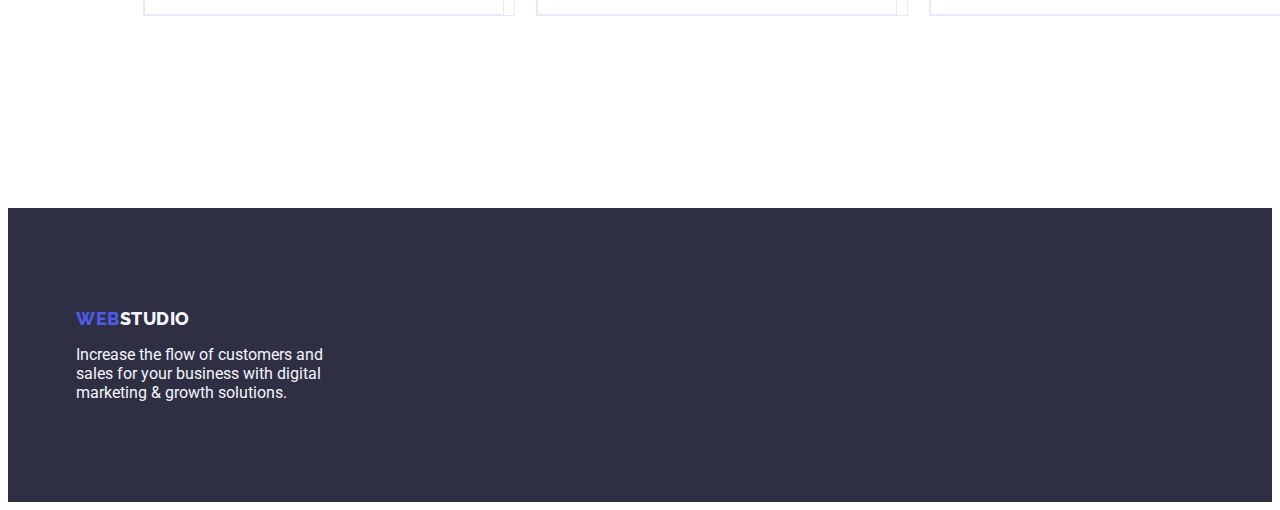
==== commit fac738ea: "Portfolio fix" ====
--- a/portfolio.html
+++ b/portfolio.html
@@ -41,8 +41,8 @@
     <main>
       <!-- Navigation buttons -->
       <section class="portfolio-main">
+       <div class="container">
         <h1 hidden>Our Projects</h1>
-       <div class="container">
         <ul class="filter list">
         <li class="item">
           <button type="button" class="filter-button">All</button>
@@ -61,7 +61,8 @@
         </li>
       </ul>
     </div>
-      <!-- Portfolio List -->
+    
+          <!-- Portfolio List -->
          <div class="container">
           <ul class="portfolio list">
           <li class="portfolio-card list">
@@ -162,7 +163,8 @@
             </div>
           </a>
           </li>
-        </ul></div>
+        </ul>
+      </div>
       </section>
     </main>
     <!-- Footer -->
--- a/css/styles.css
+++ b/css/styles.css
@@ -13,6 +13,7 @@
   --modal-background: #fcfcfc;
   --box-shadow: rgba(0, 0, 0, 0.15);
   --header-btm-border: #E7E9FC;
+  --portfolio-bottons: #E7E9FC;
 }
 /* Body */
 
@@ -329,10 +330,10 @@
 /* Navigation filter buttons */
 
 .filter.list {
-  padding-top: 96px;
-  padding-bottom: 72px;
-  width: 586px;
-  gap: 12px;
+  /* padding-top: 96px; */
+  margin-bottom: 72px;
+  /* width: 586px; */
+  gap: 24px;
   margin-left: auto;
   margin-right: auto;
 }
@@ -341,7 +342,7 @@
 .container .item {
   display: flex;
   flex-wrap: wrap;
-  justify-content: space-between;
+  justify-content: center;
  }
 
 .filter-button {
@@ -356,7 +357,7 @@
   background-color: var(--light);
   cursor: pointer;
 
-  border: 1px solid #E7E9FC;
+  border: 1px solid var(--portfolio-bottons);
   border-radius: 4px;
 
   padding: 12px 24px;
@@ -365,6 +366,7 @@
 .filter-button:focus {
   background-color: var(--pressed-state);
   color: var(--white-background);
+  border: 1px solid transparent
 }
 
 /* Portfolio Main */
@@ -387,9 +389,12 @@
 }
 .portfolio-card.list {
   display: flex;
-  height: 420px;
-  border: 1px solid #E7E9FC;
-  margin-bottom: 48px;
+  flex-wrap: wrap;
+  border: 1px solid var(--portfolio-bottons);
+  /* column-gap: 24px; */
+  margin-bottom: 24px;
+  row-gap: 48px;
+  width: calc((100% - 48px) / 3);
 }
 
 
@@ -401,6 +406,7 @@
   line-height: 1.2;
   letter-spacing: 0.02em;
   color: var(--dark);
+  margin-bottom: 8px;
 }
 
 .portfolio-platform {
@@ -411,9 +417,11 @@
 }
 
 .project-card-description {
-  margin: 32px 0;
-  padding: 0px 16px;
+
+  padding: 32px 16px;
   gap: 8px;
+  border: 1px solid var(--portfolio-bottons);
+  border-top: none;
 }
 
 /* Footer */
@@ -433,7 +441,7 @@
   color: var(--light);
   }
 
-  .footer .link {
+  .footer.link {
     padding: 100px 0;
   }
 
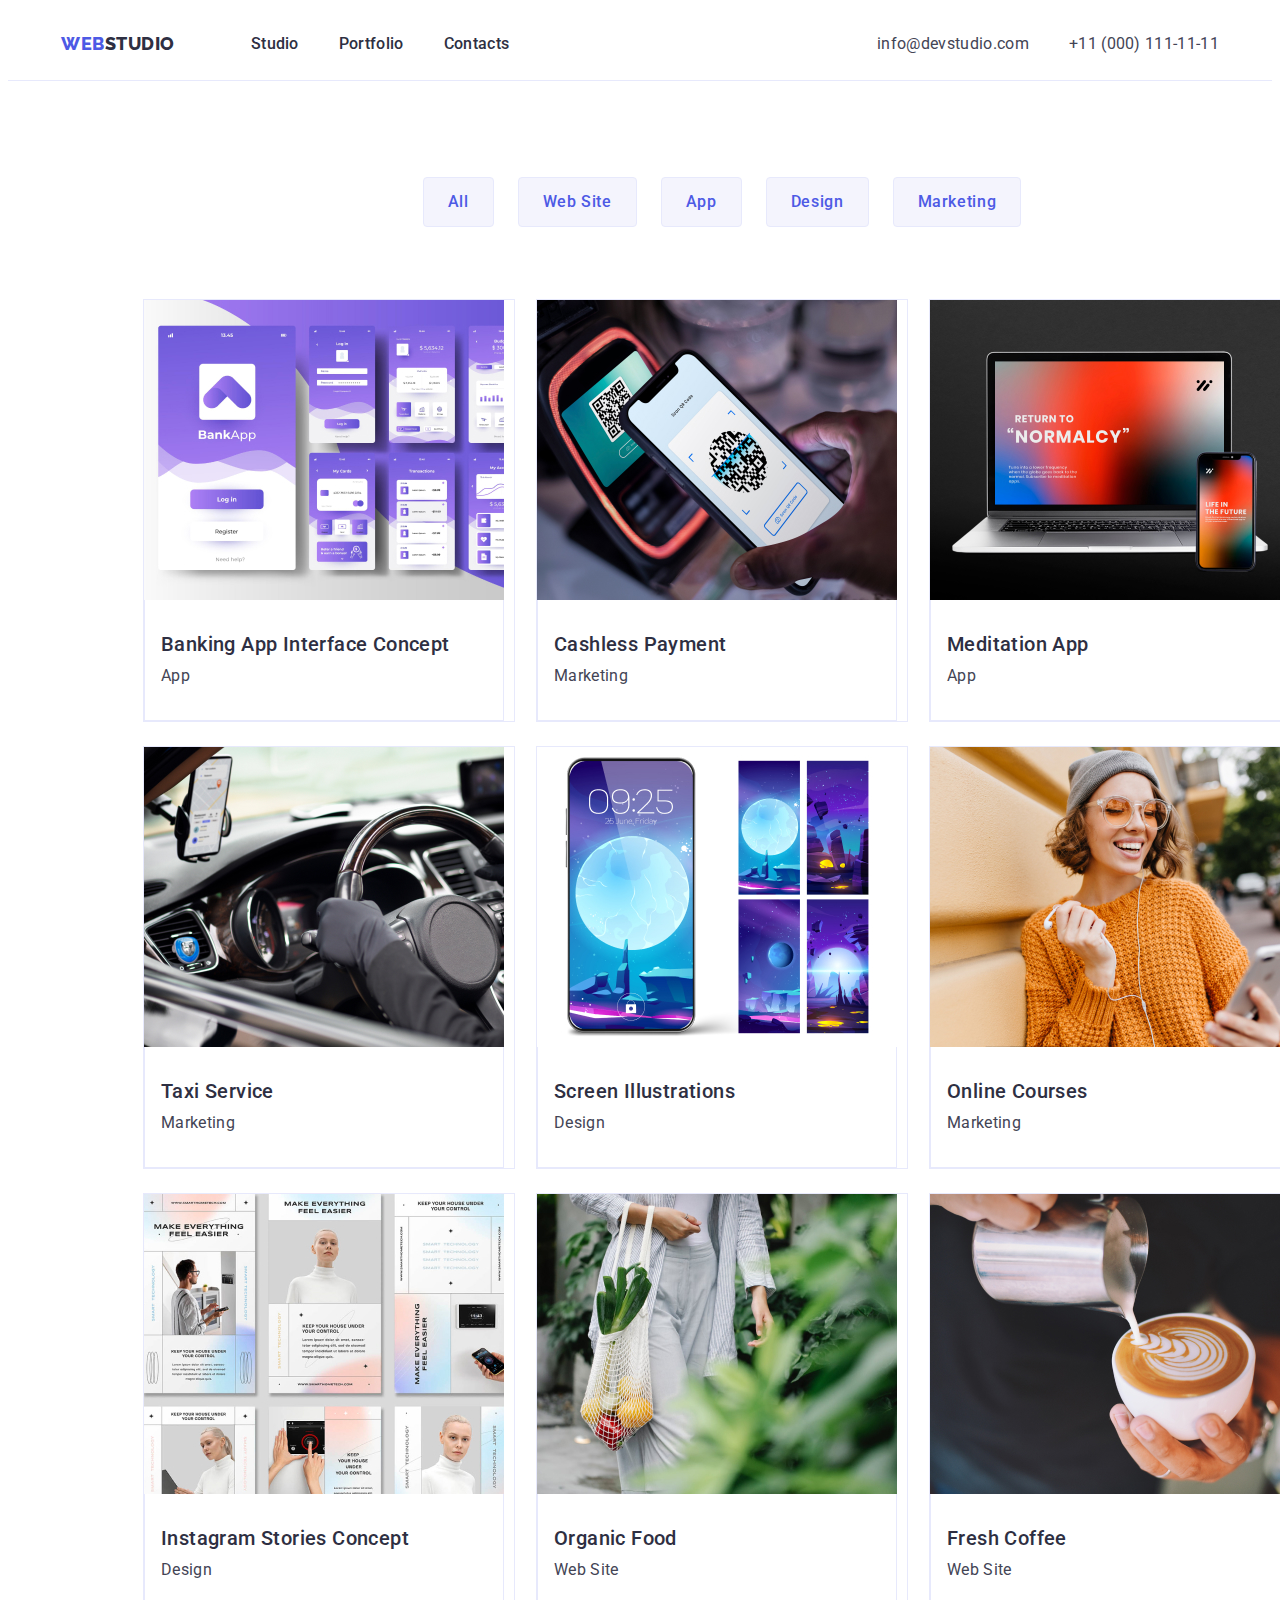
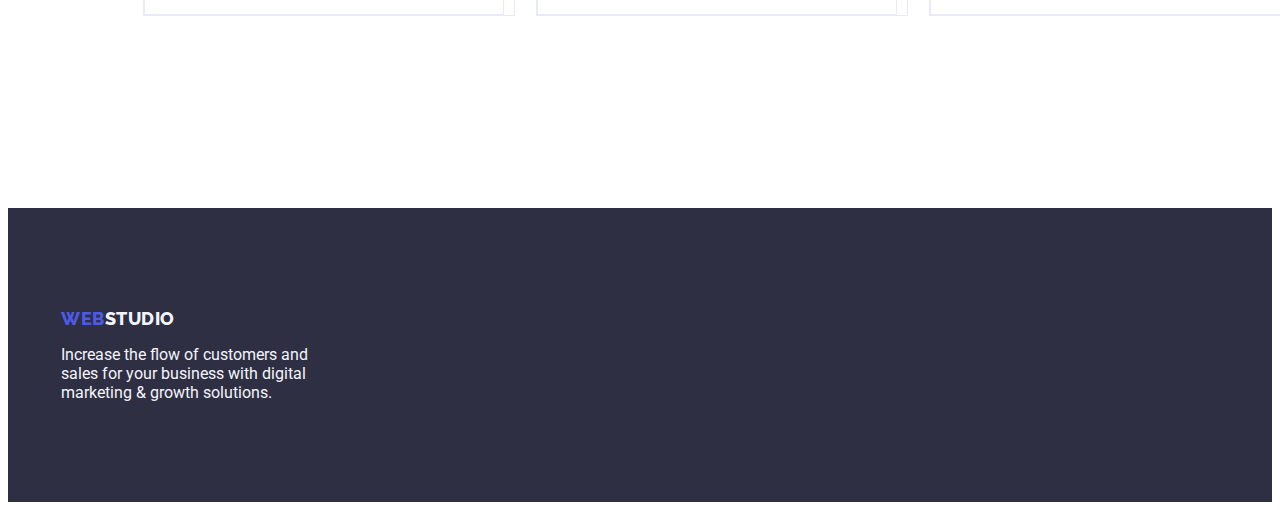
==== commit d159ec60: "Another fix both" ====
--- a/portfolio.html
+++ b/portfolio.html
@@ -44,27 +44,26 @@
        <div class="container">
         <h1 hidden>Our Projects</h1>
         <ul class="filter list">
-        <li class="item">
+          <li class="item">
           <button type="button" class="filter-button">All</button>
-        </li>
-        <li class="item">
+          </li>
+          <li class="item">
           <button type="button" class="filter-button">Web Site</button>
-        </li>
-        <li class="item">
+          </li>
+          <li class="item">
           <button type="button" class="filter-button">App</button>
-        </li>
-        <li class="item">
+          </li>
+          <li class="item">
           <button type="button" class="filter-button">Design</button>
-        </li>
-        <li class="item">
+          </li>
+          <li class="item">
           <button type="button" class="filter-button">Marketing</button>
-        </li>
-      </ul>
-    </div>
+          </li>
+        </ul>
+    
     
           <!-- Portfolio List -->
-         <div class="container">
-          <ul class="portfolio list">
+        <ul class="portfolio list">
           <li class="portfolio-card list">
            <a href="" class="link"><img
               src="./images/portfolio/img-8.jpg"
@@ -117,7 +116,7 @@
             <div class="project-card-description"><h2 class="portfolio-type">Screen Illustrations</h2>
               <p class="portfolio-platform">Design</p>
             </div>
-          </a>
+            </a>
           </li>
           <li class="portfolio-card list">
             <a href="" class="link"><img
@@ -127,8 +126,8 @@
             />
            <div class="project-card-description"> <h2 class="portfolio-type">Online Courses</h2>
             <p class="portfolio-platform">Marketing</p>
-          </div>
-          </a>
+            </div>
+            </a>
           </li>
           <li class="portfolio-card list">
             <a href="" class="link"><img
@@ -139,7 +138,7 @@
             <div class="project-card-description"><h2 class="portfolio-type">Instagram Stories Concept</h2>
               <p class="portfolio-platform">Design</p>
             </div>
-          </a>
+            </a>
           </li>
           <li class="portfolio-card list">
             <a href="" class="link"><img
@@ -150,7 +149,7 @@
             <div class="project-card-description"><h2 class="portfolio-type">Organic Food</h2>
               <p class="portfolio-platform">Web Site</p>
             </div>
-          </a>
+            </a>
           </li>
           <li class="portfolio-card list">
             <a href="" class="link"><img
@@ -161,7 +160,7 @@
             <div class="project-card-description"><h2 class="portfolio-type">Fresh Coffee</h2>
               <p class="portfolio-platform">Web Site</p>
             </div>
-          </a>
+            </a>
           </li>
         </ul>
       </div>
@@ -170,7 +169,7 @@
     <!-- Footer -->
     <footer class="footer link">
       <div class="container">
-        <div class="container footer-box">
+        <!-- <div class="container footer-box"> -->
         <a href="./index.html" class="footer-logo link"
         >Web<span class="footer-studio">Studio</span>
         </a>
@@ -178,7 +177,7 @@
         Increase the flow of customers and sales for your business with digital
         marketing & growth solutions.
       </p>
-    </div>
+    <!-- </div> -->
   </div>
     </footer>
   </body>
--- a/css/styles.css
+++ b/css/styles.css
@@ -114,6 +114,9 @@
 
 .site-nav {
   gap: 40px;
+ }
+
+.site-nav .item {
   padding: 24px 0;
 }
 
@@ -446,7 +449,7 @@
   }
 
 .footer-text {
-  min-width: 264px;
+  max-width: 264px;
 }
 
 .footer-logo.link {
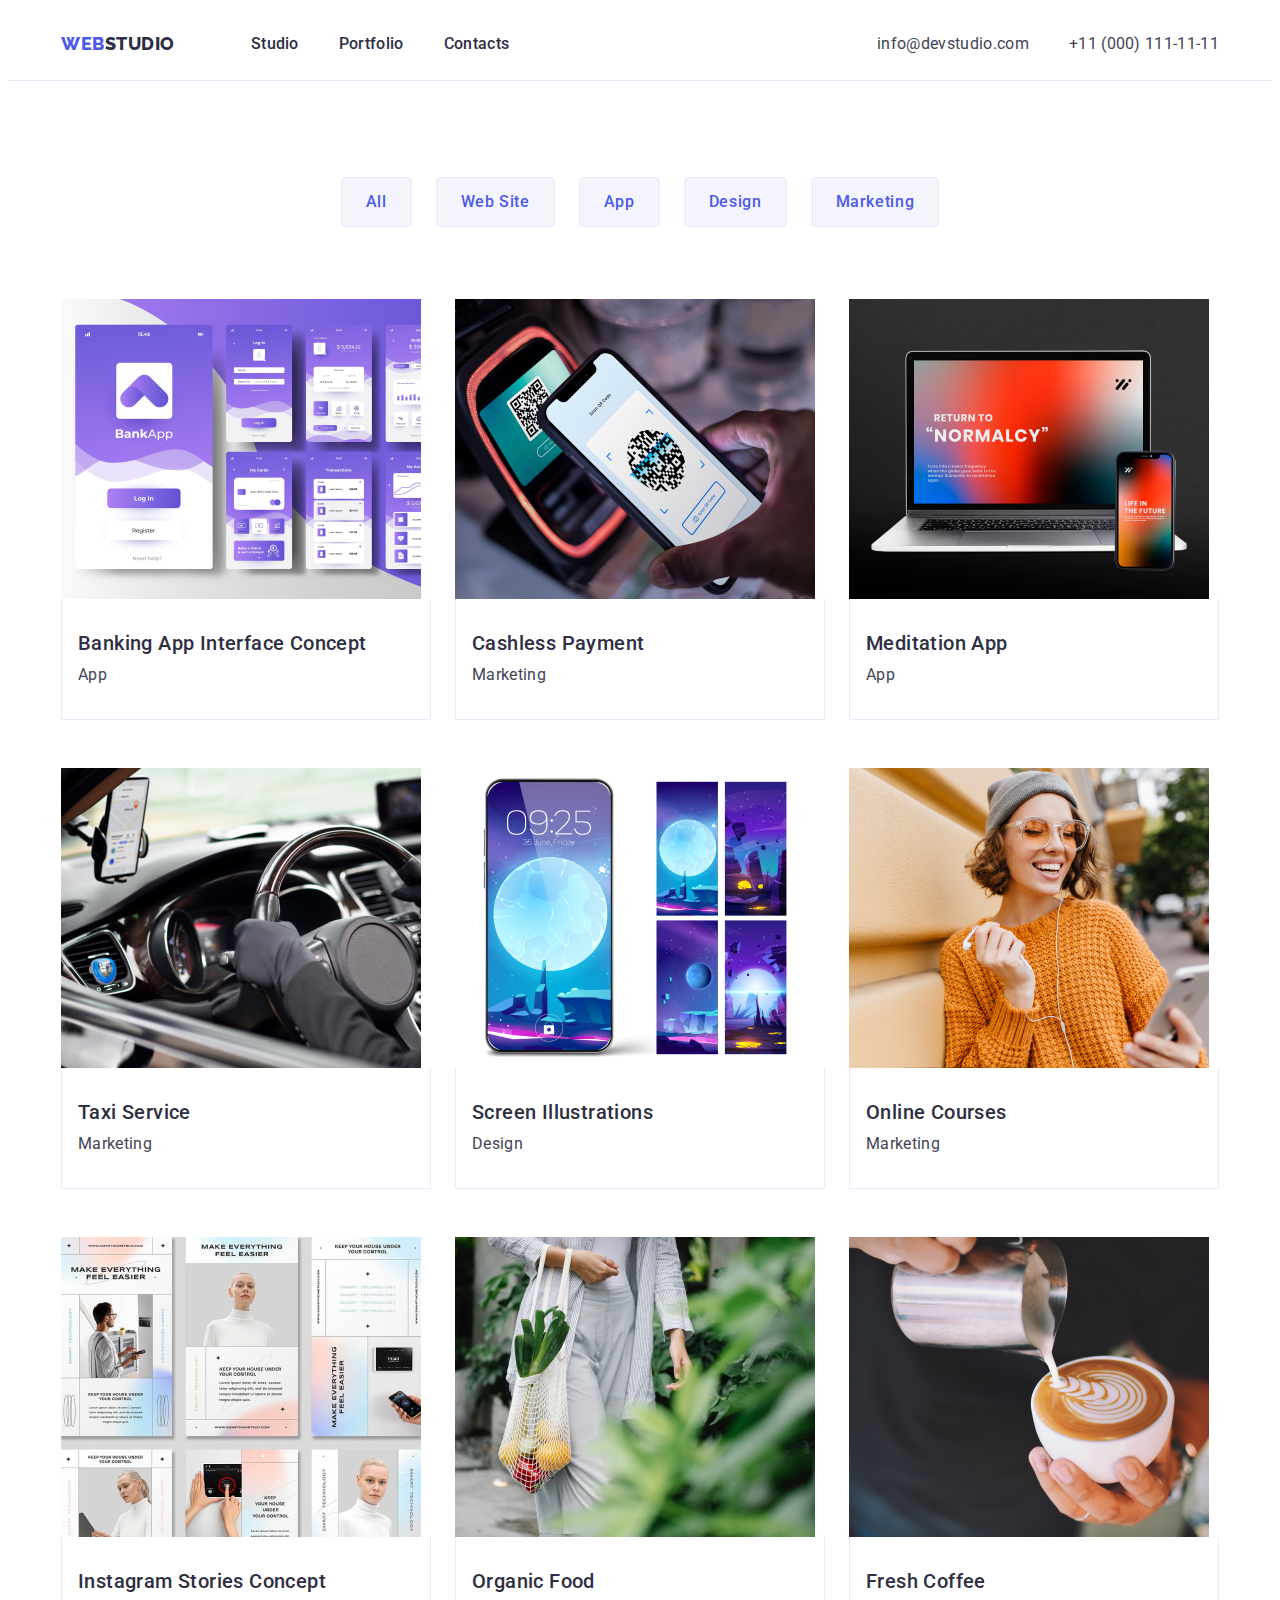
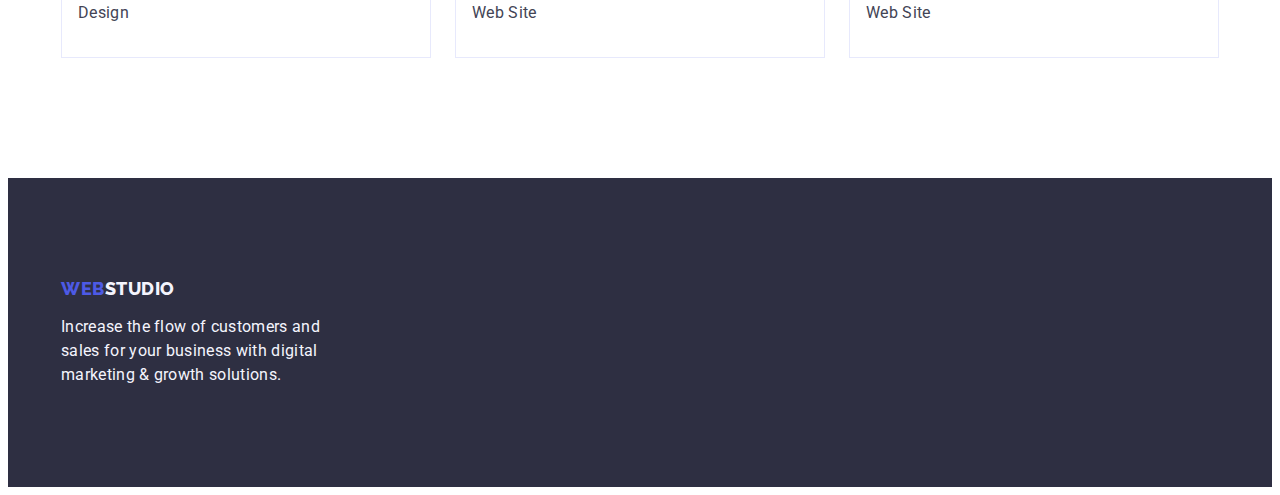
==== commit 56db3cc1: "Estetics" ====
--- a/portfolio.html
+++ b/portfolio.html
@@ -41,8 +41,8 @@
     <main>
       <!-- Navigation buttons -->
       <section class="portfolio-main">
-       <div class="container">
-        <h1 hidden>Our Projects</h1>
+        <div class="container">
+        <h1 class="visually-hidden">Our Projects</h1>
         <ul class="filter list">
           <li class="item">
           <button type="button" class="filter-button">All</button>
@@ -65,120 +65,121 @@
           <!-- Portfolio List -->
         <ul class="portfolio list">
           <li class="portfolio-card list">
-           <a href="" class="link"><img
-              src="./images/portfolio/img-8.jpg"
+            <a href="" class="link">
+              <img src="./images/portfolio/img-8.jpg"
               alt="Banking App"
               width="360"/>
-            <div class="project-card-description"><h2 class="portfolio-type">Banking App Interface Concept</h2>
-              <p class="portfolio-platform">App</p>
-            </div>
-          </a>
-          </li>
-          <li class="portfolio-card list">
-            <a href="" class="link"><img
-              src="./images/portfolio/img-7.jpg"
-              alt="Cashless Payment"
-              width="360"
-            />
-            <div class="project-card-description"><h2 class="portfolio-type">Cashless Payment</h2>
-              <p class="portfolio-platform">Marketing</p>
-            </div>
-          </a>
-          </li>
-          <li class="portfolio-card list">
-            <a href="" class="link"><img
-              src="./images/portfolio/img-6.jpg"
-              alt="Meditation App"
-              width="360"
-            />
-            <div class="project-card-description"><h2 class="portfolio-type">Meditation App</h2>
-              <p class="portfolio-platform">App</p>
-            </div>
-          </a>
-          </li>
-          <li class="portfolio-card list">
-            <a href="" class="link"><img
-              src="./images/portfolio/img-5.jpg"
-              alt="Taxi Service"
-              width="360"
-            />
-            <div class="project-card-description"><h2 class="portfolio-type">Taxi Service</h2>
-              <p class="portfolio-platform">Marketing</p>
-            </div>
-          </a>
-          </li>
-          <li class="portfolio-card list">
-            <a href="" class="link"><img
-              src="./images/portfolio/img-4.jpg"
-              alt="Screen Illustrations"
-              width="360"
-            />
-            <div class="project-card-description"><h2 class="portfolio-type">Screen Illustrations</h2>
-              <p class="portfolio-platform">Design</p>
-            </div>
+              <div class="project-card-description">
+                <h2 class="portfolio-type">Banking App Interface Concept</h2>
+                <p class="portfolio-platform">App</p>
+              </div>
             </a>
           </li>
           <li class="portfolio-card list">
-            <a href="" class="link"><img
-              src="./images/portfolio/img-3.jpg"
-              alt="Online Courses"
-              width="360"
-            />
-           <div class="project-card-description"> <h2 class="portfolio-type">Online Courses</h2>
-            <p class="portfolio-platform">Marketing</p>
-            </div>
+            <a href="" class="link">
+              <img src="./images/portfolio/img-7.jpg"
+              alt="Cashless Payment"
+              width="360"/>
+              <div class="project-card-description">
+                <h2 class="portfolio-type">Cashless Payment</h2>
+                <p class="portfolio-platform">Marketing</p>
+              </div>
             </a>
           </li>
           <li class="portfolio-card list">
-            <a href="" class="link"><img
-              src="./images/portfolio/img-2.jpg"
-              alt="Instagram Stories Concept"
-              width="360"
-            />
-            <div class="project-card-description"><h2 class="portfolio-type">Instagram Stories Concept</h2>
-              <p class="portfolio-platform">Design</p>
-            </div>
+            <a href="" class="link">
+              <img src="./images/portfolio/img-6.jpg"
+              alt="Meditation App"
+              width="360"/>
+              <div class="project-card-description">
+                <h2 class="portfolio-type">Meditation App</h2>
+                <p class="portfolio-platform">App</p>
+              </div>
             </a>
           </li>
           <li class="portfolio-card list">
-            <a href="" class="link"><img
-              src="./images/portfolio/img-1.jpg"
-              alt="Organic Food"
-              width="360"
-            />
-            <div class="project-card-description"><h2 class="portfolio-type">Organic Food</h2>
-              <p class="portfolio-platform">Web Site</p>
-            </div>
+            <a href="" class="link">
+              <img src="./images/portfolio/img-5.jpg"
+              alt="Taxi Service"
+              width="360"/>
+              <div class="project-card-description">
+                <h2 class="portfolio-type">Taxi Service</h2>
+                <p class="portfolio-platform">Marketing</p>
+              </div>
             </a>
           </li>
           <li class="portfolio-card list">
-            <a href="" class="link"><img
-              src="./images/portfolio/img.jpg"
+            <a href="" class="link">
+              <img src="./images/portfolio/img-4.jpg"
+              alt="Screen Illustrations"
+              width="360"/>
+              <div class="project-card-description">
+                <h2 class="portfolio-type">Screen Illustrations</h2>
+                <p class="portfolio-platform">Design</p>
+              </div>
+            </a>
+          </li>
+          <li class="portfolio-card list">
+            <a href="" class="link">
+              <img src="./images/portfolio/img-3.jpg"
+              alt="Online Courses"
+              width="360"/>
+              <div class="project-card-description">
+                <h2 class="portfolio-type">Online Courses</h2>
+                <p class="portfolio-platform">Marketing</p>
+              </div>
+            </a>
+          </li>
+          <li class="portfolio-card list">
+            <a href="" class="link">
+              <img src="./images/portfolio/img-2.jpg"
+              alt="Instagram Stories Concept"
+              width="360"/>
+              <div class="project-card-description">
+                <h2 class="portfolio-type">Instagram Stories Concept</h2>
+                <p class="portfolio-platform">Design</p>
+              </div>
+            </a>
+          </li>
+          <li class="portfolio-card list">
+            <a href="" class="link">
+              <img src="./images/portfolio/img-1.jpg"
+              alt="Organic Food"
+              width="360"/>
+              <div class="project-card-description">
+                <h2 class="portfolio-type">Organic Food</h2>
+                <p class="portfolio-platform">Web Site</p>
+              </div>
+            </a>
+          </li>
+          <li class="portfolio-card list">
+            <a href="" class="link">
+              <img src="./images/portfolio/img.jpg"
               alt="Fresh Coffee"
-              width="360"
-            />
-            <div class="project-card-description"><h2 class="portfolio-type">Fresh Coffee</h2>
-              <p class="portfolio-platform">Web Site</p>
-            </div>
+              width="360"/>
+              <div class="project-card-description">
+                <h2 class="portfolio-type">Fresh Coffee</h2>
+                <p class="portfolio-platform">Web Site</p>
+              </div>
             </a>
           </li>
         </ul>
       </div>
       </section>
     </main>
-    <!-- Footer -->
+
+        <!-- Footer -->
+
     <footer class="footer link">
       <div class="container">
-        <!-- <div class="container footer-box"> -->
         <a href="./index.html" class="footer-logo link"
         >Web<span class="footer-studio">Studio</span>
         </a>
-      <p class="footer-text">
+        <p class="footer-text">
         Increase the flow of customers and sales for your business with digital
         marketing & growth solutions.
-      </p>
-    <!-- </div> -->
-  </div>
+        </p>
+      </div>
     </footer>
   </body>
 </html>
--- a/css/styles.css
+++ b/css/styles.css
@@ -15,6 +15,18 @@
   --header-btm-border: #E7E9FC;
   --portfolio-bottons: #E7E9FC;
 }
+
+.visually-hidden {
+  position: absolute;
+  width: 1px;
+  height: 1px;
+  margin: -1px;
+  border: 0;
+  padding: 0;
+  clip: rect(0 0 0 0);
+  overflow: hidden;
+}
+
 /* Body */
 
 body {
@@ -46,17 +58,15 @@
 
 .section-list,
 .list {
-  /* display: inline-block; */
   list-style: none;
 }
 /* Header */
 .header {
-  /* padding-top: 24px;
-  padding-bottom: 24px; */
   border-bottom: 1px solid var(--header-btm-border);
 }
 .logo.link {
   /* Studio */
+
   color: var(--primary-brand);
   font-family: "Raleway", sans-serif;
   font-style: normal;
@@ -69,6 +79,7 @@
 }
 .logo.link {
   text-decoration: none;
+  padding: 24px 0;
 }
 
 .studio {
@@ -81,9 +92,10 @@
 }
 
 /* Site nav */
-.logo.link, .nav-link, .info.link {
+.logo.link,
+.nav-link,
+.info.link {
   display: block;
-  /* padding-top: 24px; */
 }
 
 .address {
@@ -99,9 +111,13 @@
   font-size: 16px;
 }
 
+.nav-link.link {
+  padding: 24px 0;
+}
+
 .main-nav, .nav {
-display: flex;
-align-items: center;
+  display: flex;
+  align-items: center;
 }
 
 .logo.link {
@@ -109,20 +125,12 @@
 }
 
 .address {
-margin-left: auto;;
+  margin-left: auto;;
 }
 
 .site-nav {
   gap: 40px;
- }
-
-.site-nav .item {
-  padding: 24px 0;
-}
-
-/* .site-nav .item + .item {
-  margin-left: 40px;
-} */
+}
 
 .site-nav,
 .nav-link:hover,
@@ -135,10 +143,6 @@
 
 .auth-nav {
   display: flex;
-}
-
-.auth-nav {
-  /* margin-left: 40px; */
   gap: 40px;
 }
 
@@ -158,10 +162,10 @@
 }
 
 /* Hero */
+
 .hero {
   background-color: var(--hero-background);
   text-align: center;
-  /* margin-bottom: 120px; */
   padding: 188px 0;
 }
 
@@ -177,7 +181,8 @@
   margin-left: auto;
   margin-right: auto;
 }
-.hero-button, .batton {
+.hero-button,
+.batton {
   display: block;
   min-width: 169px;
   height: 56px;
@@ -194,20 +199,21 @@
   box-shadow: var(--box-shadow);
   border-radius: 4px;
   text-align: center;
-  /* margin-bottom: 188px; */
   margin-left: auto;
   margin-right: auto;
   padding: 16px 32px;
 }
+
 .hero-button:hover,
 .hero-button:focus {
   background-color: var(--pressed-state);
 }
 
 /* Sections */
+
 .section {
   color: var(--dark);
- padding-bottom: 120px;
+  padding-bottom: 120px;
   }
 
 .section.one {
@@ -241,17 +247,10 @@
   display: flex;
   flex-wrap: wrap;
   gap: 24px;
-  /* justify-content: space-between; */
-}
-
-/* .container.one {
-  padding: 0;
-} */
+}
 
 .container-list .statement-item {
-  /* margin-right: 24px; */
-  width: 264px;
- 
+  width: calc((100% - 72px) / 4);
 }
 
 .container-list .statement-item:nth-child(4n) {
@@ -266,7 +265,8 @@
   line-height: 1.2;
   letter-spacing: 0.02em;
   margin-bottom: 8px;
- }
+}
+
 .statement-description {
   font-style: normal;
   font-weight: 400;
@@ -278,10 +278,11 @@
 }
 
 /* Our team section */
+
 .section.our-team {
   padding-top: 120px;
   background-color: var(--light);
- }
+}
 
 .staff-name {
   font-style: normal;
@@ -292,12 +293,8 @@
   letter-spacing: 0.02em;
   background-color: var(--white-background);
   color: var(--dark);
- margin-bottom: 8px;
-}
-
-/* .staff-photo {
-  padding-bottom: 32px;
-} */
+  margin-bottom: 8px;
+}
 
 .staff-name-role {
   padding: 32px 16px;
@@ -313,29 +310,23 @@
   text-align: center;
 }
 
-.staff-role {
-  padding-bottom: 32px;
-}
-
 .team {
   display: inline-block;
   width: 264px;
-  /* height: 380px; */
   box-shadow: 0px 1px 6px rgba(46, 47, 66, 0.08), 0px 1px 1px rgba(46, 47, 66, 0.16), 0px 2px 1px rgba(46, 47, 66, 0.08);
   border-radius: 0px 0px 4px 4px;
 }
+
 /* Portfolio Page */
 
 .portfolio-main {
-  padding: 96px 120px;
+  padding: 96px 0 120px 0;
 }
 
 /* Navigation filter buttons */
 
 .filter.list {
-  /* padding-top: 96px; */
   margin-bottom: 72px;
-  /* width: 586px; */
   gap: 24px;
   margin-left: auto;
   margin-right: auto;
@@ -346,7 +337,7 @@
   display: flex;
   flex-wrap: wrap;
   justify-content: center;
- }
+}
 
 .filter-button {
   font-family: "Roboto", sans-serif;
@@ -365,6 +356,7 @@
 
   padding: 12px 24px;
 }
+
 .filter-button:hover,
 .filter-button:focus {
   background-color: var(--pressed-state);
@@ -374,33 +366,24 @@
 
 /* Portfolio Main */
 
-.container .portfolio.list {
-  padding-bottom: 72px;
-}
-
 .portfolio.list {
   display: flex;
   flex-wrap: wrap;
   margin-left: auto;
   margin-right: auto;
   justify-content: space-between;
-   }
+  column-gap: 24px;
+  row-gap: 48px;
+}
 
 .portfolio-card,
 .list {
   text-decoration: none;
 }
+
 .portfolio-card.list {
-  display: flex;
-  flex-wrap: wrap;
-  border: 1px solid var(--portfolio-bottons);
-  /* column-gap: 24px; */
-  margin-bottom: 24px;
-  row-gap: 48px;
   width: calc((100% - 48px) / 3);
 }
-
-
 
 .portfolio-type {
   font-style: normal;
@@ -420,7 +403,6 @@
 }
 
 .project-card-description {
-
   padding: 32px 16px;
   gap: 8px;
   border: 1px solid var(--portfolio-bottons);
@@ -442,14 +424,16 @@
 .footer-studio {
   background-color: var(--dark);
   color: var(--light);
-  }
-
-  .footer.link {
-    padding: 100px 0;
-  }
+}
+
+.footer.link {
+  padding: 100px 0;
+}
 
 .footer-text {
   max-width: 264px;
+  line-height: 24px;
+  letter-spacing: 0.02em;
 }
 
 .footer-logo.link {
@@ -464,17 +448,12 @@
   letter-spacing: 0.03em;
   text-transform: uppercase;
   text-decoration: none;
-  padding-bottom: 16px;;
- }
-/* .footer.link {
-  width: 1440px;
- } */
+  margin-bottom: 16px;;
+}
+
 .container.footer-box {
-width: 264px;
-/* margin-left: 0; */
-/* padding-top:  100px;
-padding-bottom: 100px; */
-margin-left: 0;
+  width: 264px;
+  margin-left: 0;
 }
 
 .link {
